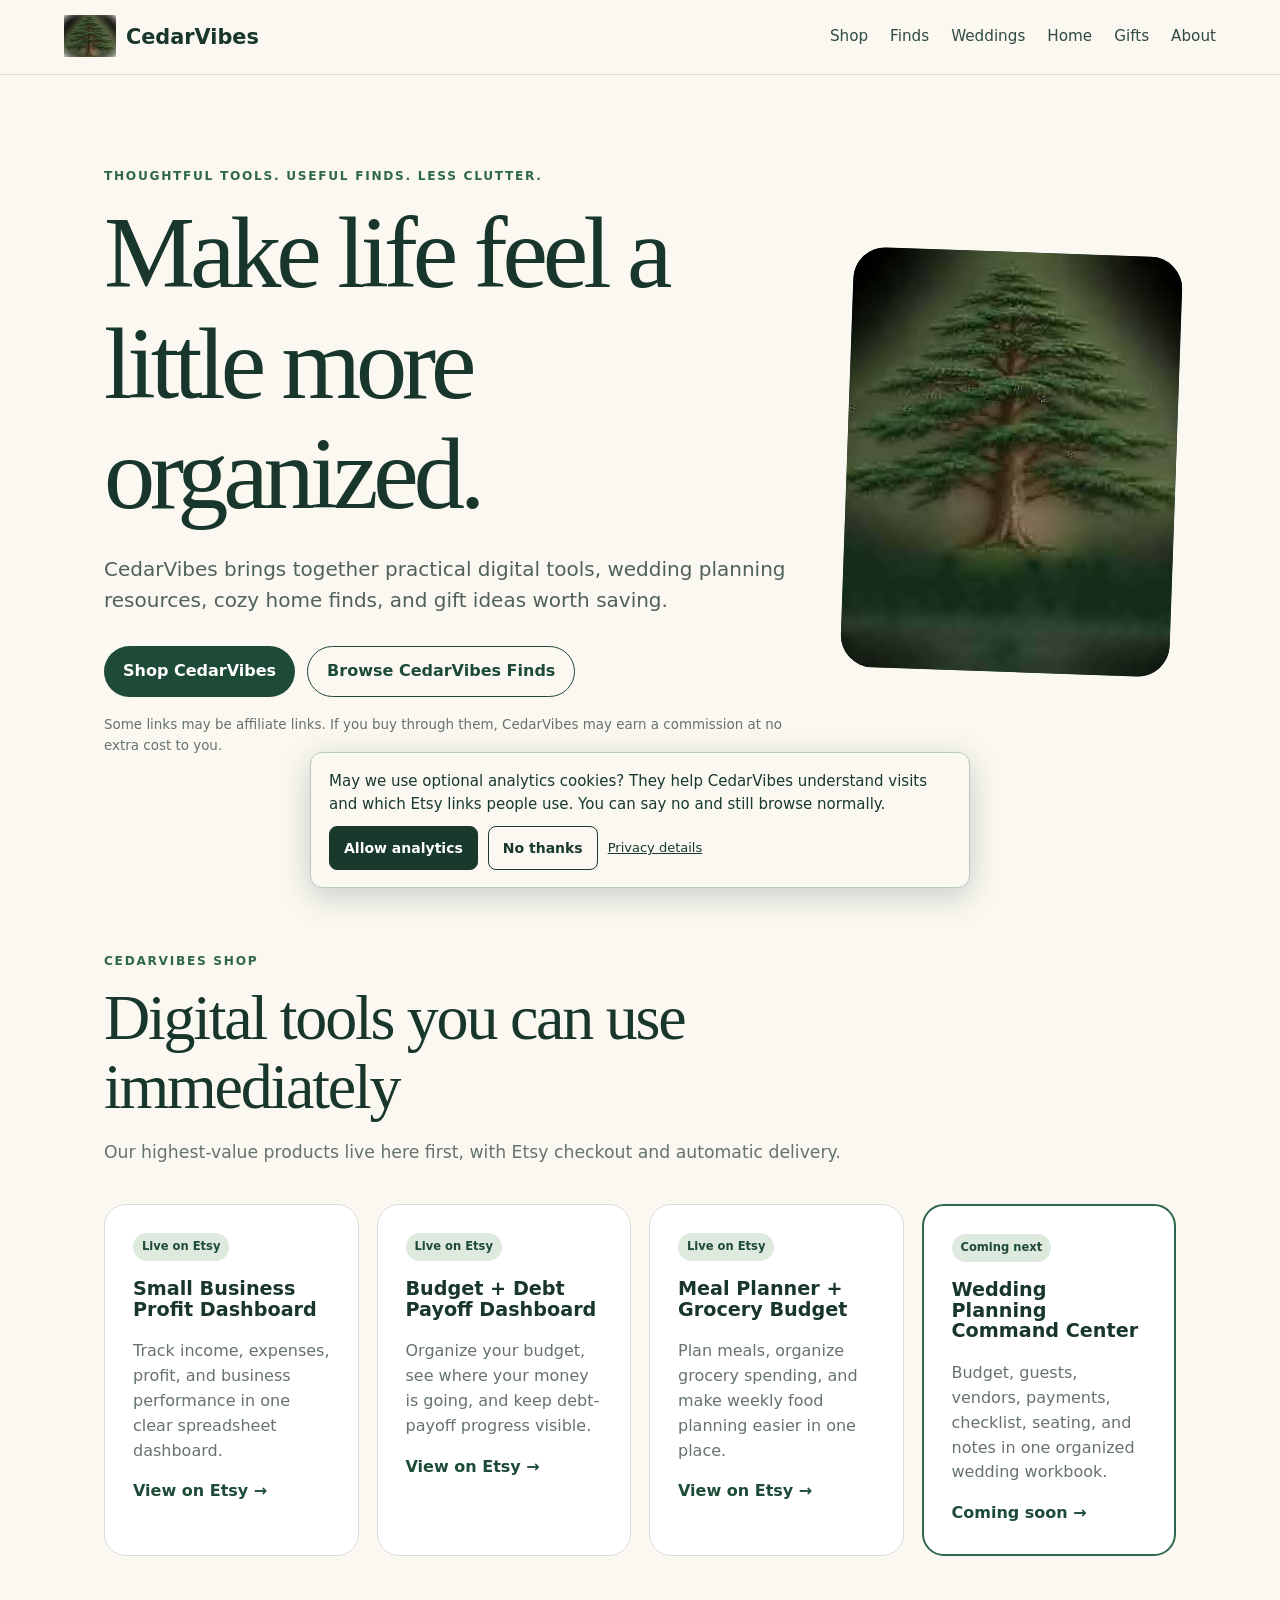
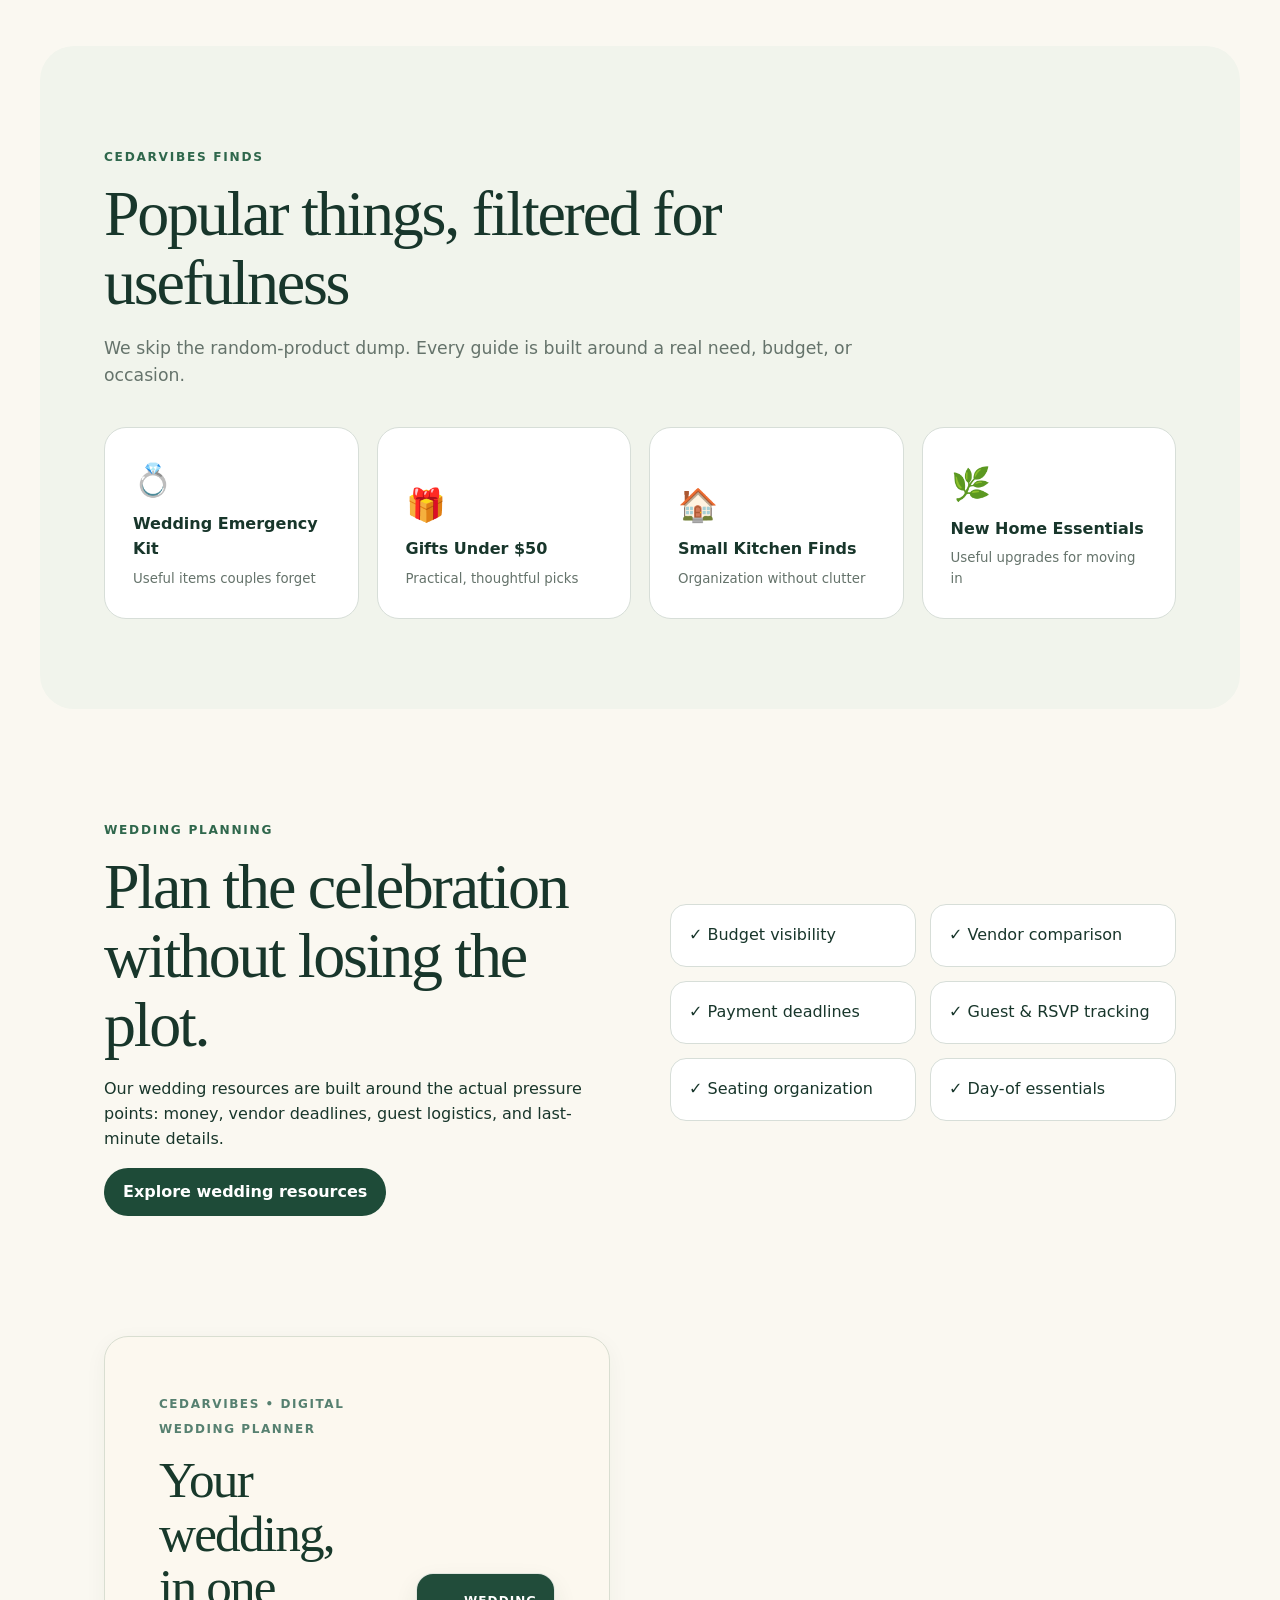
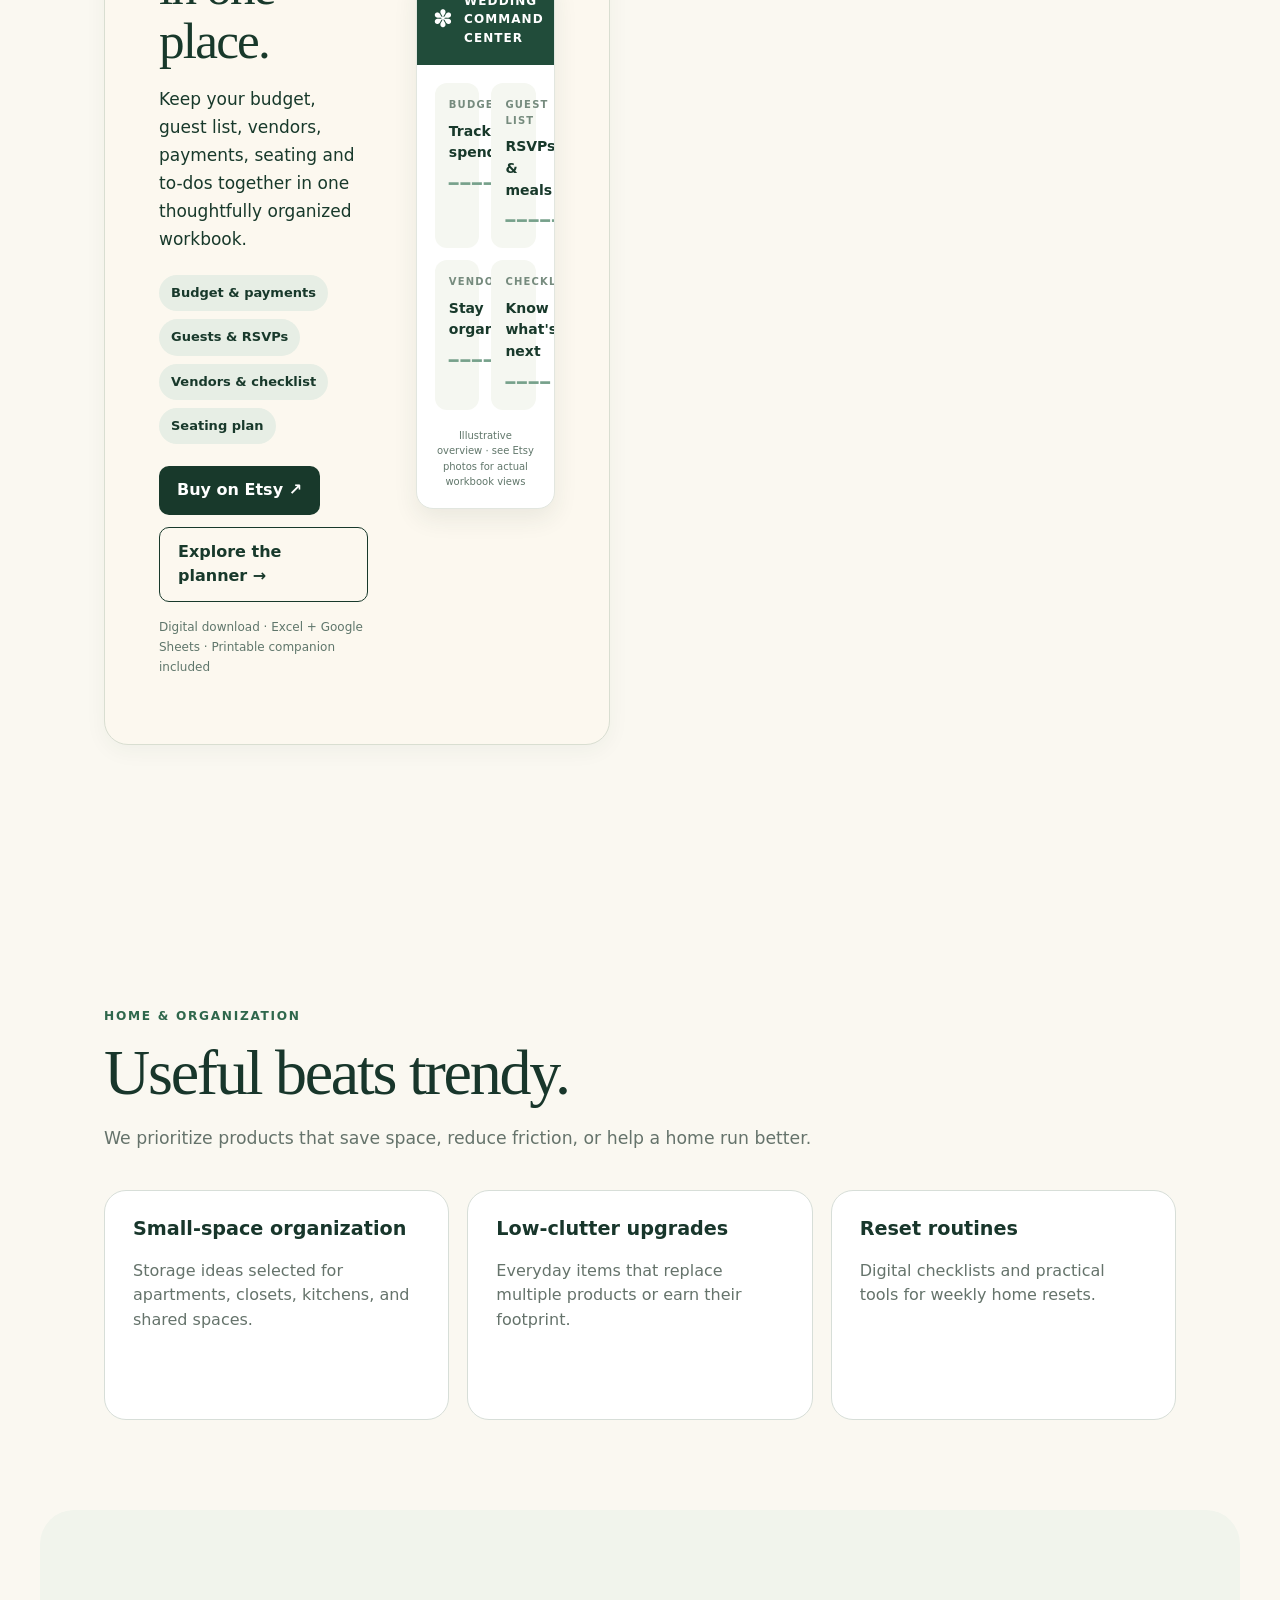
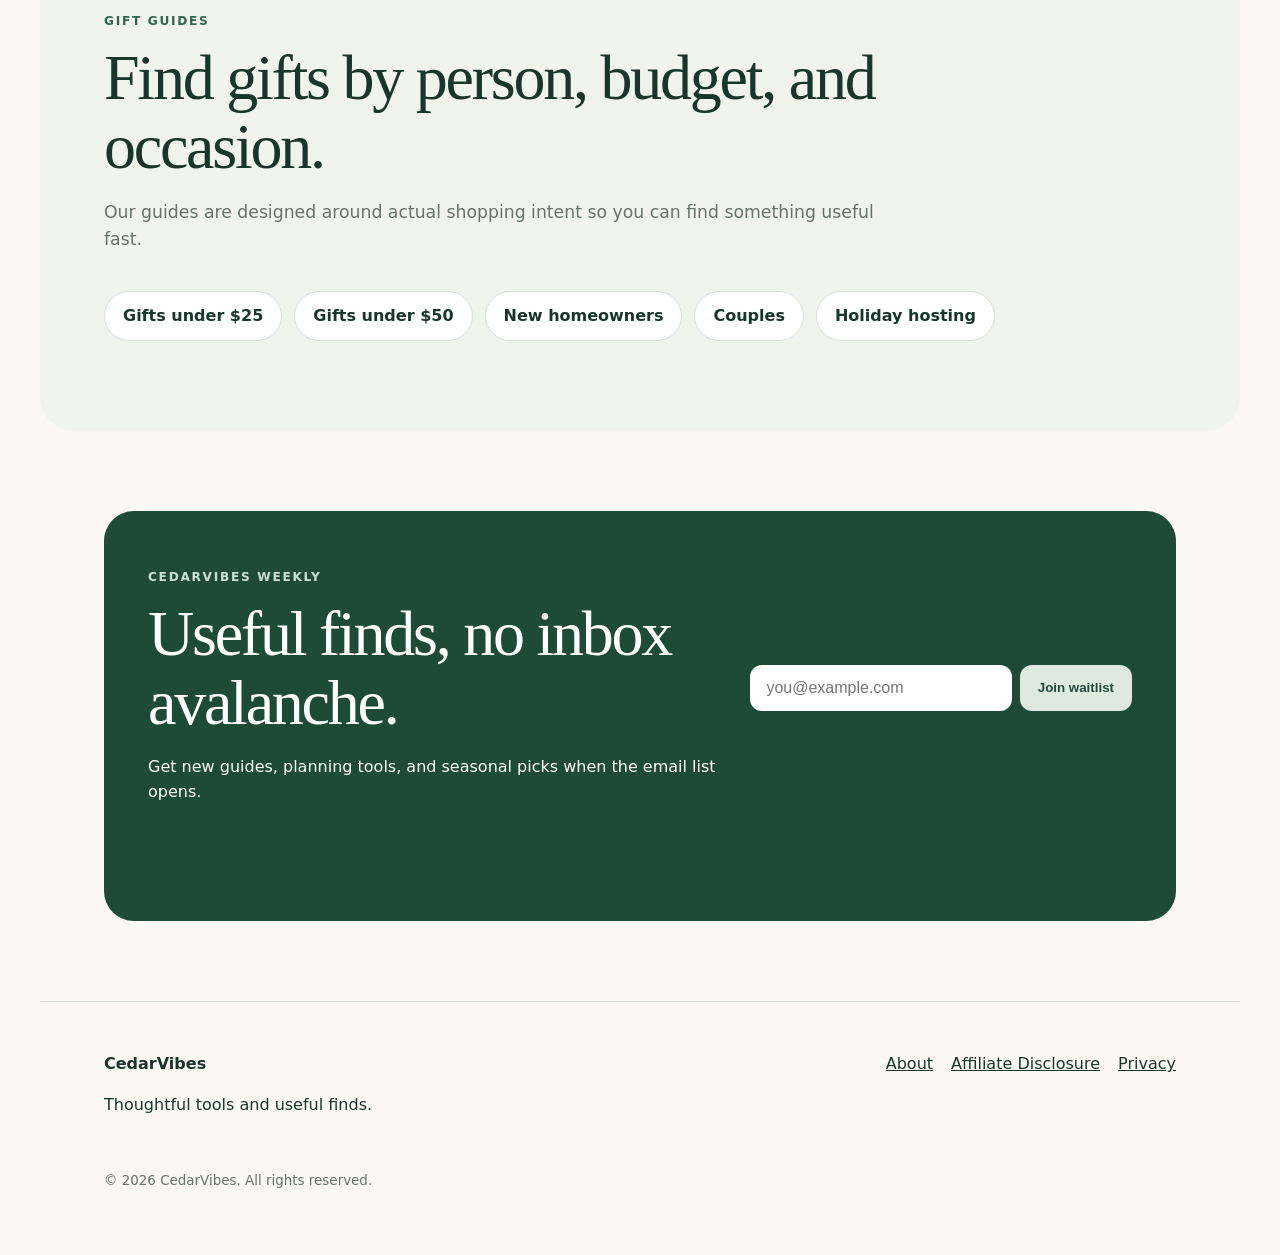
==== index.html @ 84818db8 "Add files via upload" ====
<!doctype html>
<html lang="en">
<head>
<meta charset="utf-8" />
<meta name="viewport" content="width=device-width, initial-scale=1" />
<title>CedarVibes | Smart Finds, Wedding Tools & Cozy Living</title>
<meta name="description" content="CedarVibes curates practical wedding tools, useful home finds, gift ideas, and digital products designed to make everyday life feel easier." />
<link rel="canonical" href="https://shopcedarvibes.com/" />
<link rel="icon" href="cedarvibes-header-tree-web.jpg" type="image/jpeg" />
<link rel="stylesheet" href="styles.css" />
</head>
<body>
<header class="site-header">
  <a class="brand" href="index.html" aria-label="CedarVibes home">
    <img class="logo-image" src="cedarvibes-header-tree-web.jpg" alt="" aria-hidden="true" />
    <span>CedarVibes</span>
  </a>
  <nav aria-label="Primary navigation">
    <a href="#shop">Shop</a><a href="#finds">Finds</a><a href="#weddings">Weddings</a><a href="#home">Home</a><a href="#gifts">Gifts</a><a href="about.html">About</a>
  </nav>
</header>
<main>
<section class="hero">
  <div>
    <p class="eyebrow">Thoughtful tools. Useful finds. Less clutter.</p>
    <h1>Make life feel a little more organized.</h1>
    <p class="lede">CedarVibes brings together practical digital tools, wedding planning resources, cozy home finds, and gift ideas worth saving.</p>
    <div class="actions"><a class="button primary" href="#shop">Shop CedarVibes</a><a class="button secondary" href="#finds">Browse CedarVibes Finds</a></div>
    <p class="fine">Some links may be affiliate links. If you buy through them, CedarVibes may earn a commission at no extra cost to you.</p>
  </div>
  <div class="hero-card hero-image-card">
    <img class="hero-tree-image" src="cedarvibes-hero-fixed-web.jpg" alt="A mature cedar tree representing the CedarVibes brand" />
  </div>
</section>

<section class="section" id="shop">
  <div class="section-head"><p class="eyebrow">CedarVibes Shop</p><h2>Digital tools you can use immediately</h2><p>Our highest-value products live here first, with Etsy checkout and automatic delivery.</p></div>
  <div class="cards four">
    <article class="card"><span class="badge">Live on Etsy</span><h3>Small Business Profit Dashboard</h3><p>Track income, expenses, profit, and business performance in one clear spreadsheet dashboard.</p><a class="text-link" href="#" data-link="etsyProfit">View on Etsy →</a></article>
    <article class="card"><span class="badge">Live on Etsy</span><h3>Budget + Debt Payoff Dashboard</h3><p>Organize your budget, see where your money is going, and keep debt-payoff progress visible.</p><a class="text-link" href="#" data-link="etsyBudget">View on Etsy →</a></article>
    <article class="card"><span class="badge">Live on Etsy</span><h3>Meal Planner + Grocery Budget</h3><p>Plan meals, organize grocery spending, and make weekly food planning easier in one place.</p><a class="text-link" href="#" data-link="etsyMeal">View on Etsy →</a></article>
    <article class="card featured"><span class="badge">Coming next</span><h3>Wedding Planning Command Center</h3><p>Budget, guests, vendors, payments, checklist, seating, and notes in one organized wedding workbook.</p><a class="text-link" href="#" data-link="etsyFlagship">Coming soon →</a></article>
  </div>
</section>

<section class="section tint" id="finds">
  <div class="section-head"><p class="eyebrow">CedarVibes Finds</p><h2>Popular things, filtered for usefulness</h2><p>We skip the random-product dump. Every guide is built around a real need, budget, or occasion.</p></div>
  <div class="cards four">
    <a class="category" href="guide-wedding-emergency.html"><span>💍</span><strong>Wedding Emergency Kit</strong><small>Useful items couples forget</small></a>
    <a class="category" href="guide-gifts-under-50.html"><span>🎁</span><strong>Gifts Under $50</strong><small>Practical, thoughtful picks</small></a>
    <a class="category" href="guide-small-kitchen.html"><span>🏠</span><strong>Small Kitchen Finds</strong><small>Organization without clutter</small></a>
    <a class="category" href="guide-new-home.html"><span>🌿</span><strong>New Home Essentials</strong><small>Useful upgrades for moving in</small></a>
  </div>
</section>

<section class="split" id="weddings">
  <div><p class="eyebrow">Wedding planning</p><h2>Plan the celebration without losing the plot.</h2><p>Our wedding resources are built around the actual pressure points: money, vendor deadlines, guest logistics, and last-minute details.</p><a class="button primary" href="guide-wedding-emergency.html">Explore wedding resources</a></div>
  <div class="checklist"><div>✓ Budget visibility</div><div>✓ Vendor comparison</div><div>✓ Payment deadlines</div><div>✓ Guest & RSVP tracking</div><div>✓ Seating organization</div><div>✓ Day-of essentials</div></div>
</section>

<section class="section" id="home"><div class="section-head"><p class="eyebrow">Home & organization</p><h2>Useful beats trendy.</h2><p>We prioritize products that save space, reduce friction, or help a home run better.</p></div><div class="cards three"><article class="card"><h3>Small-space organization</h3><p>Storage ideas selected for apartments, closets, kitchens, and shared spaces.</p></article><article class="card"><h3>Low-clutter upgrades</h3><p>Everyday items that replace multiple products or earn their footprint.</p></article><article class="card"><h3>Reset routines</h3><p>Digital checklists and practical tools for weekly home resets.</p></article></div></section>

<section class="section tint" id="gifts"><div class="section-head"><p class="eyebrow">Gift guides</p><h2>Find gifts by person, budget, and occasion.</h2><p>Our guides are designed around actual shopping intent so you can find something useful fast.</p></div><div class="pill-row"><a href="guide-gifts-under-50.html">Gifts under $25</a><a href="guide-gifts-under-50.html">Gifts under $50</a><a href="guide-gifts-under-50.html">New homeowners</a><a href="guide-gifts-under-50.html">Couples</a><a href="guide-gifts-under-50.html">Holiday hosting</a></div></section>

<section class="newsletter"><div><p class="eyebrow">CedarVibes Weekly</p><h2>Useful finds, no inbox avalanche.</h2><p>Get new guides, planning tools, and seasonal picks when the email list opens.</p></div><form id="signup"><label class="sr-only" for="email">Email address</label><input id="email" type="email" placeholder="you@example.com" required><button type="submit">Join waitlist</button></form><p id="signup-msg" class="fine" aria-live="polite"></p></section>
</main>
<footer><div><strong>CedarVibes</strong><p>Thoughtful tools and useful finds.</p></div><div class="footer-links"><a href="about.html">About</a><a href="disclosure.html">Affiliate Disclosure</a><a href="privacy.html">Privacy</a></div><p class="copyright">© 2026 CedarVibes. All rights reserved.</p></footer>
<script src="config.js"></script><script src="script.js"></script>
</body></html>
---- styles.css ----
:root{--ink:#18362b;--deep:#1e4b38;--pine:#2f674c;--sage:#dfeadf;--cream:#faf8f1;--sand:#efe7d6;--line:#d7ded8;--muted:#65736b;--white:#fff}*{box-sizing:border-box}html{scroll-behavior:smooth}body{margin:0;font-family:Inter,ui-sans-serif,system-ui,-apple-system,BlinkMacSystemFont,"Segoe UI",sans-serif;color:var(--ink);background:var(--cream);line-height:1.55}a{color:inherit}.site-header{position:sticky;top:0;z-index:10;display:flex;align-items:center;justify-content:space-between;gap:24px;padding:16px clamp(20px,5vw,72px);background:rgba(250,248,241,.94);backdrop-filter:blur(12px);border-bottom:1px solid var(--line)}.brand{display:flex;align-items:center;gap:10px;text-decoration:none;font-weight:800;font-size:1.3rem}.logo{width:34px;height:30px;color:var(--deep)}nav{display:flex;gap:22px;flex-wrap:wrap}nav a{text-decoration:none;font-size:.95rem;color:#314b40}nav a:hover{color:var(--deep)}main{max-width:1200px;margin:0 auto}.hero{min-height:620px;display:grid;grid-template-columns:1.35fr .65fr;align-items:center;gap:60px;padding:80px clamp(20px,5vw,70px)}.eyebrow{text-transform:uppercase;letter-spacing:.14em;font-size:.76rem;font-weight:800;color:var(--pine)}h1,h2,h3{line-height:1.08;margin-top:0}h1{font-family:Georgia,serif;font-size:clamp(3rem,8vw,6.4rem);font-weight:500;letter-spacing:-.05em;margin-bottom:24px}h2{font-family:Georgia,serif;font-size:clamp(2.2rem,5vw,4rem);font-weight:500;letter-spacing:-.035em;margin-bottom:18px}h3{font-size:1.2rem}.lede{font-size:1.25rem;max-width:720px;color:#506158}.actions{display:flex;gap:12px;flex-wrap:wrap;margin:30px 0 18px}.button{display:inline-flex;min-height:46px;align-items:center;justify-content:center;padding:12px 19px;border-radius:999px;text-decoration:none;font-weight:750}.primary{background:var(--deep);color:white}.secondary{border:1px solid var(--deep);color:var(--deep)}.fine{font-size:.84rem;color:var(--muted)}.hero-card{background:var(--sage);border-radius:32px;padding:44px;text-align:center;transform:rotate(2deg)}.tree-wrap{width:210px;height:210px;margin:0 auto;color:var(--deep)}.tree-wrap svg{width:100%;height:100%}.hero-card p{font-family:Georgia,serif;font-size:1.4rem}.section{padding:90px clamp(20px,5vw,70px)}.section-head{max-width:800px;margin-bottom:38px}.section-head>p:last-child{color:var(--muted);font-size:1.08rem}.tint{background:#f1f4ec;border-radius:34px}.cards{display:grid;gap:18px}.three{grid-template-columns:repeat(3,1fr)}.four{grid-template-columns:repeat(4,1fr)}.card,.category{background:white;border:1px solid var(--line);border-radius:22px;padding:28px;text-decoration:none}.card{min-height:230px}.featured{border:2px solid var(--pine)}.badge{display:inline-block;background:var(--sage);color:var(--deep);font-size:.72rem;font-weight:800;padding:5px 9px;border-radius:999px;margin-bottom:18px}.card p{color:var(--muted)}.text-link{font-weight:800;text-decoration:none;color:var(--deep)}.category{display:flex;flex-direction:column;gap:7px;min-height:180px;justify-content:flex-end}.category span{font-size:2rem}.category small{color:var(--muted)}.split{display:grid;grid-template-columns:1fr 1fr;gap:60px;padding:100px clamp(20px,5vw,70px);align-items:center}.checklist{display:grid;grid-template-columns:1fr 1fr;gap:14px}.checklist div{background:white;border:1px solid var(--line);padding:18px;border-radius:16px}.pill-row{display:flex;flex-wrap:wrap;gap:12px}.pill-row a{border:1px solid var(--line);border-radius:999px;background:white;padding:12px 18px;text-decoration:none;font-weight:700}.newsletter{margin:80px clamp(20px,5vw,70px);padding:44px;border-radius:30px;background:var(--deep);color:white;display:grid;grid-template-columns:1.2fr .8fr;gap:30px;align-items:center}.newsletter .eyebrow{color:#cfe0d2}.newsletter form{display:flex;gap:8px}.newsletter input{flex:1;min-width:0;padding:14px 16px;border-radius:12px;border:0;font-size:16px}.newsletter button{border:0;border-radius:12px;padding:14px 18px;font-weight:800;background:var(--sage);color:var(--deep)}footer{max-width:1200px;margin:0 auto;padding:50px clamp(20px,5vw,70px);display:grid;grid-template-columns:1fr auto;gap:24px;border-top:1px solid var(--line)}.footer-links{display:flex;gap:18px;flex-wrap:wrap}.copyright{grid-column:1/-1;color:var(--muted);font-size:.84rem}.guide{max-width:850px;margin:0 auto;padding:70px 24px 100px}.guide h1{font-size:clamp(2.6rem,7vw,5rem)}.guide .intro{font-size:1.18rem;color:var(--muted)}.pick{background:white;border:1px solid var(--line);border-radius:20px;padding:24px;margin:16px 0}.pick h3{margin-bottom:8px}.pick a{font-weight:800;color:var(--deep)}.legal{max-width:850px;margin:0 auto;padding:70px 24px 100px}.sr-only{position:absolute;width:1px;height:1px;padding:0;margin:-1px;overflow:hidden;clip:rect(0,0,0,0);white-space:nowrap;border:0}@media(max-width:840px){nav{display:none}.hero,.split,.newsletter{grid-template-columns:1fr}.hero{padding-top:50px;min-height:auto}.hero-card{max-width:420px}.three,.four{grid-template-columns:1fr 1fr}.newsletter form{flex-direction:column}}@media(max-width:560px){.three,.four,.checklist{grid-template-columns:1fr}.section,.split{padding-top:65px;padding-bottom:65px}.hero-card{padding:28px}.tree-wrap{width:150px;height:150px}footer{grid-template-columns:1fr}}


/* CedarVibes image brand mark */
.logo-image{width:46px;height:38px;object-fit:cover;object-position:center;border-radius:8px;display:block;flex:0 0 auto}
.brand{display:flex;align-items:center;gap:10px}
.hero-image-card{padding:0;overflow:hidden;background:#10281f;display:flex;align-items:stretch;justify-content:center;min-height:420px}
.hero-tree-image{width:100%;height:100%;min-height:420px;object-fit:cover;object-position:center;display:block}
@media(max-width:760px){.logo-image{width:40px;height:34px}.hero-image-card,.hero-tree-image{min-height:320px}}

/* CedarVibes header logo refinement — centered, borderless, softly blended */
.logo-image{
  width:52px;
  height:42px;
  object-fit:cover;
  object-position:50% 48%;
  border:0;
  border-radius:0;
  box-shadow:none;
  display:block;
  flex:0 0 52px;
  transform:translateY(-1px);
  -webkit-mask-image:radial-gradient(ellipse 76% 74% at 50% 50%,#000 0%,#000 58%,rgba(0,0,0,.96) 68%,rgba(0,0,0,.62) 82%,transparent 100%);
  mask-image:radial-gradient(ellipse 76% 74% at 50% 50%,#000 0%,#000 58%,rgba(0,0,0,.96) 68%,rgba(0,0,0,.62) 82%,transparent 100%);
}
.brand{display:flex;align-items:center;gap:10px}
@media(max-width:760px){.logo-image{width:46px;height:38px;flex-basis:46px}}
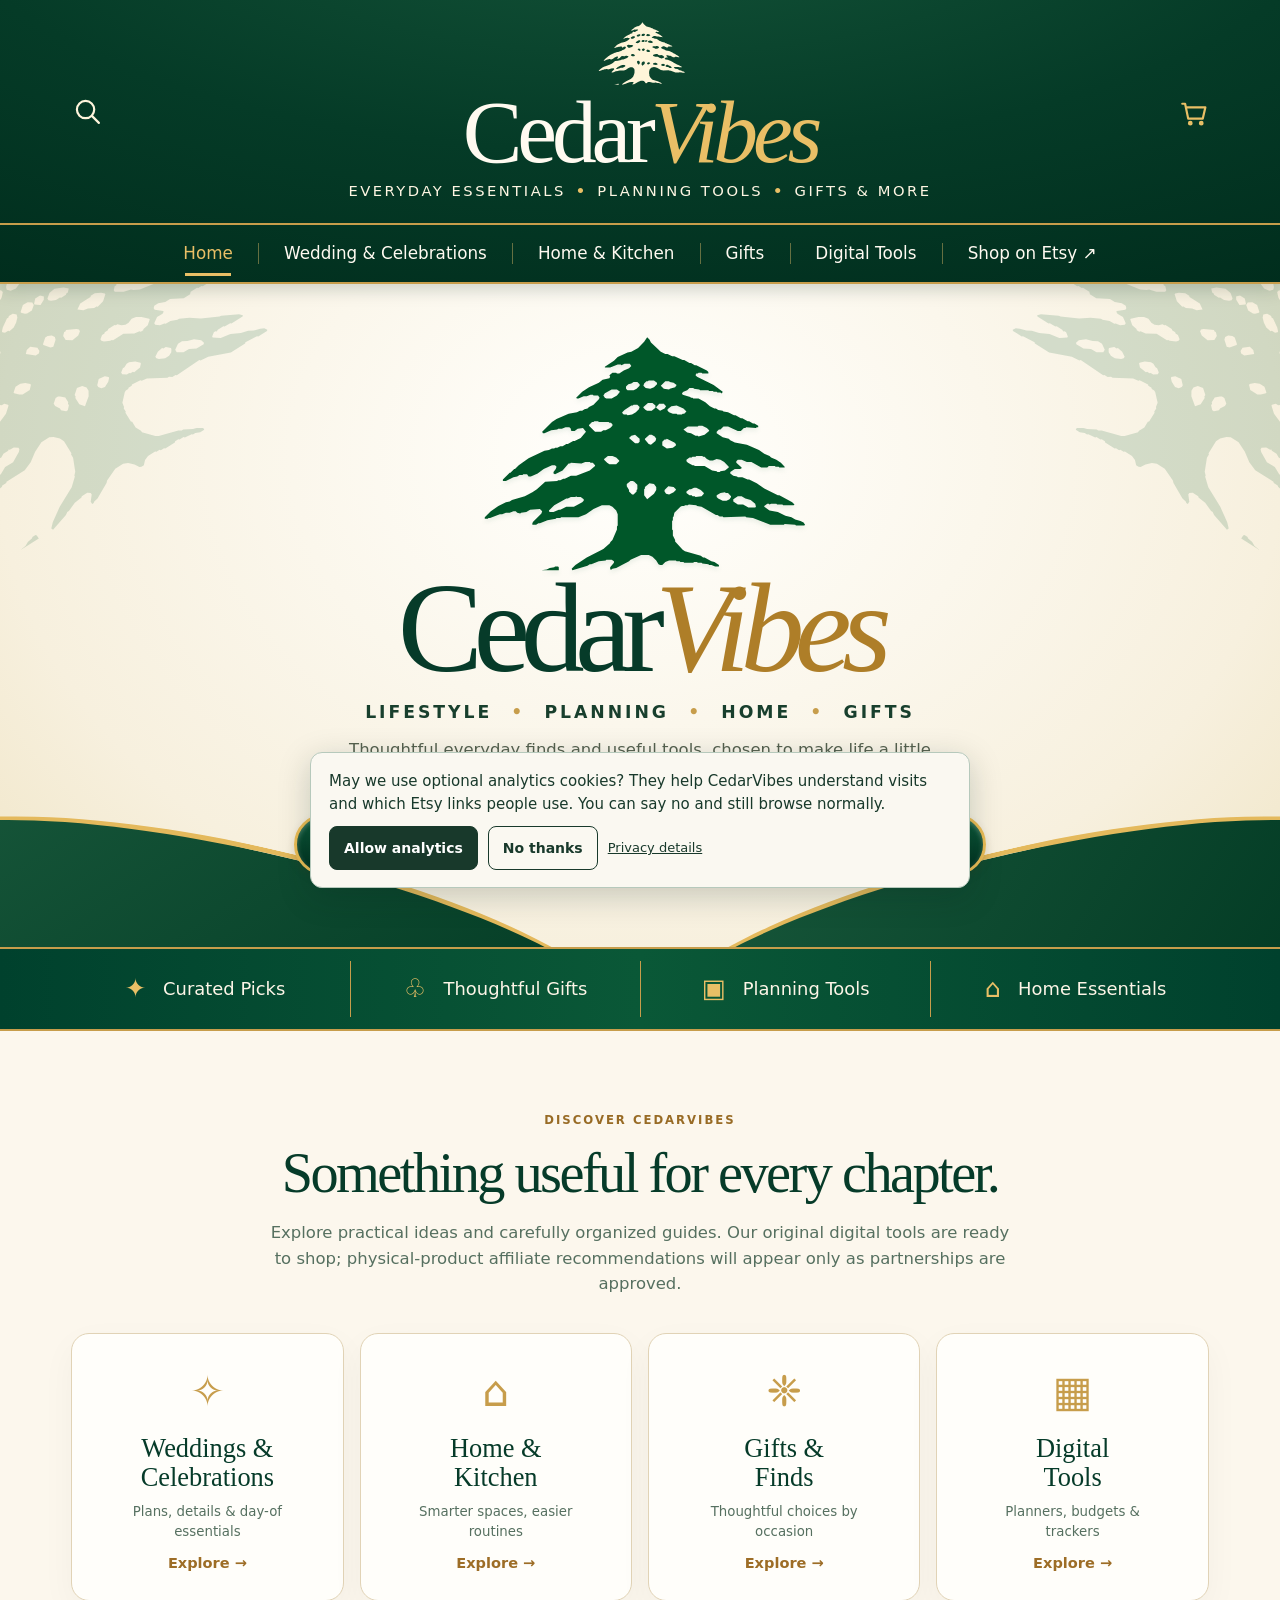
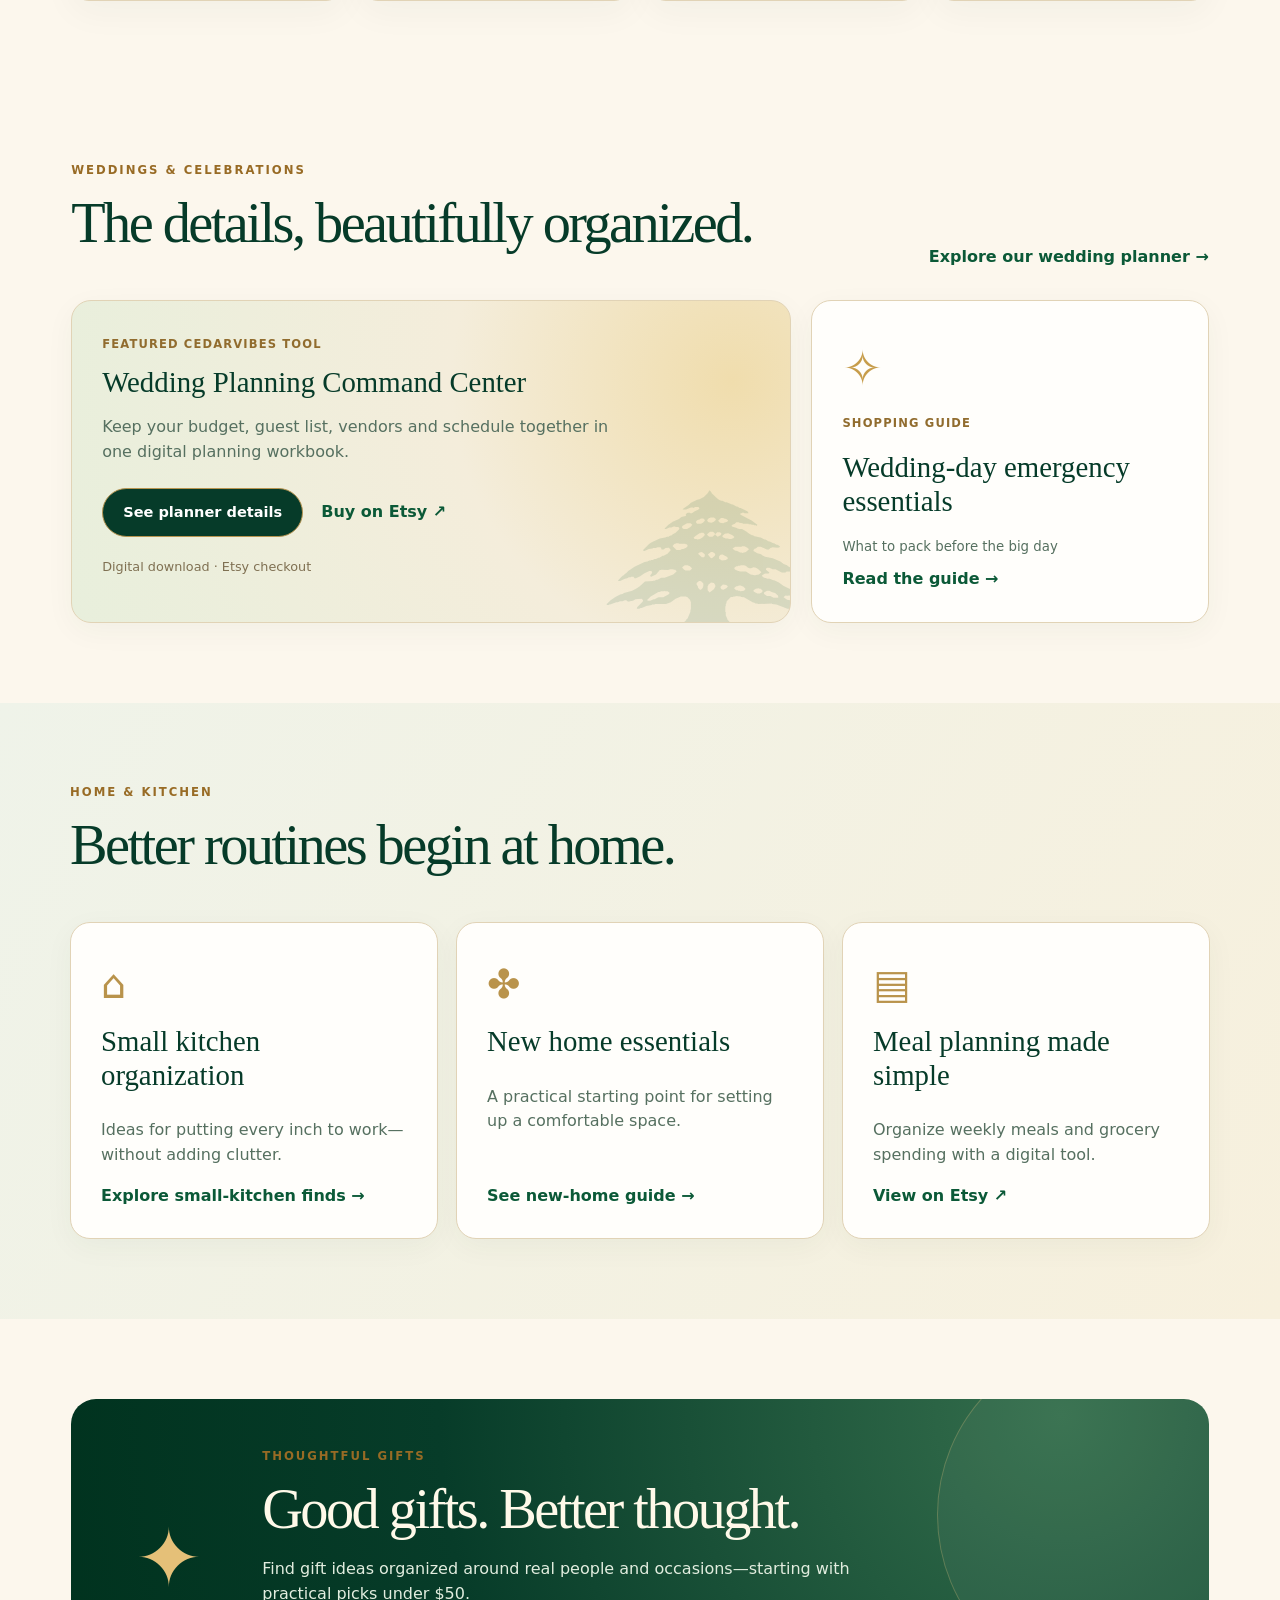
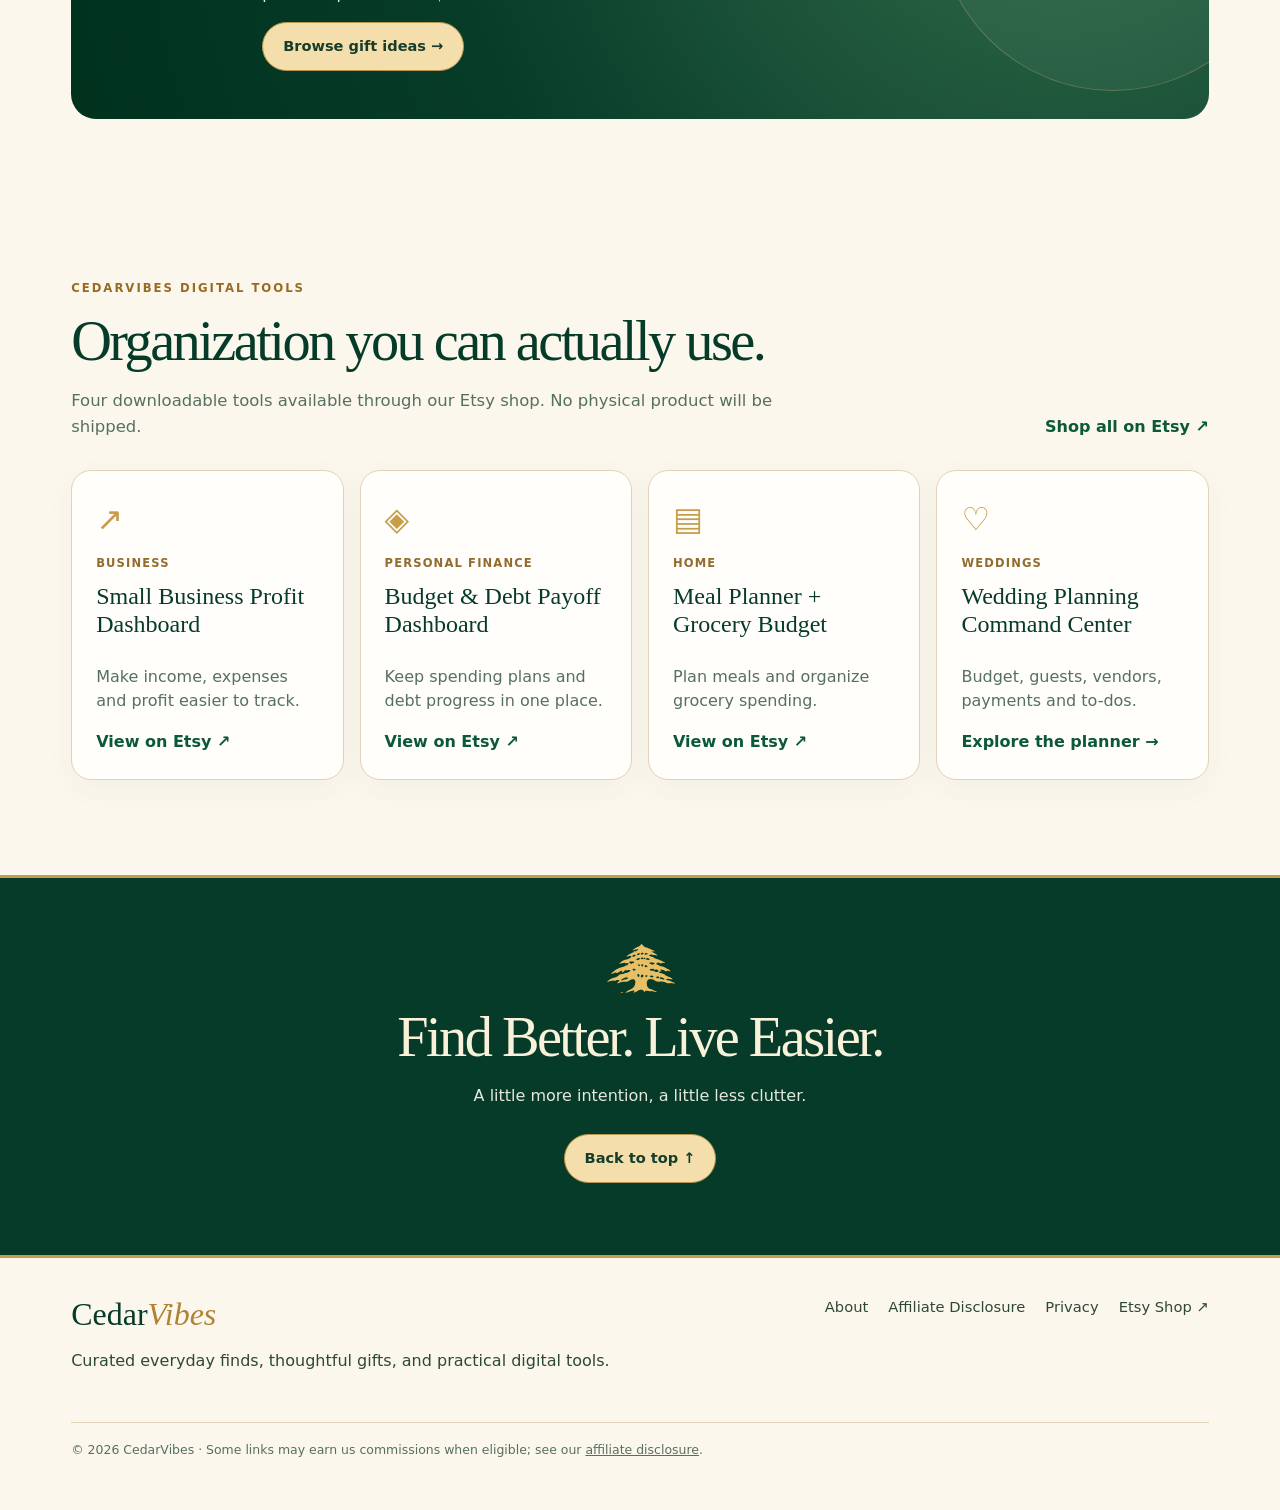
==== commit 00793af1: "Build CedarVibes 2.0 preview with Lebanese cedar green-gold storefront" ====
--- a/index.html
+++ b/index.html
@@ -1,69 +1,85 @@
 <!doctype html>
 <html lang="en">
 <head>
-<meta charset="utf-8" />
-<meta name="viewport" content="width=device-width, initial-scale=1" />
-<title>CedarVibes | Smart Finds, Wedding Tools & Cozy Living</title>
-<meta name="description" content="CedarVibes curates practical wedding tools, useful home finds, gift ideas, and digital products designed to make everyday life feel easier." />
-<link rel="canonical" href="https://shopcedarvibes.com/" />
-<link rel="icon" href="cedarvibes-header-tree-web.jpg" type="image/jpeg" />
-<link rel="stylesheet" href="styles.css" />
+  <meta charset="utf-8">
+  <meta name="viewport" content="width=device-width, initial-scale=1">
+  <title>CedarVibes | Everyday Essentials, Thoughtful Gifts & Planning Tools</title>
+  <meta name="description" content="Discover practical home and kitchen finds, wedding essentials, thoughtful gifts, and CedarVibes digital planning tools. Find better. Live easier.">
+  <meta name="theme-color" content="#053924">
+  <meta property="og:title" content="CedarVibes | Find Better. Live Easier.">
+  <meta property="og:description" content="Curated finds, thoughtful gifts, wedding essentials and digital planners.">
+  <meta property="og:type" content="website">
+  <link rel="canonical" href="https://shopcedarvibes.com/">
+  <link rel="icon" href="/assets/cedar-lebanese.svg" type="image/svg+xml">
+  <link rel="stylesheet" href="/styles.css">
 </head>
 <body>
+<a class="skip-link" href="#main">Skip to content</a>
 <header class="site-header">
-  <a class="brand" href="index.html" aria-label="CedarVibes home">
-    <img class="logo-image" src="cedarvibes-header-tree-web.jpg" alt="" aria-hidden="true" />
-    <span>CedarVibes</span>
-  </a>
-  <nav aria-label="Primary navigation">
-    <a href="#shop">Shop</a><a href="#finds">Finds</a><a href="#weddings">Weddings</a><a href="#home">Home</a><a href="#gifts">Gifts</a><a href="about.html">About</a>
+  <div class="brand-band">
+    <button class="header-icon search-trigger" type="button" aria-label="Search CedarVibes" aria-expanded="false" aria-controls="site-search"><svg viewBox="0 0 24 24" aria-hidden="true"><circle cx="10.5" cy="10.5" r="6.7"/><path d="m15.6 15.6 5.2 5.2"/></svg></button>
+    <a href="/" class="main-brand" aria-label="CedarVibes homepage">
+      <span class="brand-emblem" aria-hidden="true"></span>
+      <span class="brand-rule"><span></span><span></span></span>
+      <span class="wordmark"><span class="brand-cedar">Cedar</span><span class="brand-vibes">Vibes</span></span>
+      <span class="brand-sub">EVERYDAY ESSENTIALS <b>•</b> PLANNING TOOLS <b>•</b> GIFTS & MORE</span>
+    </a>
+    <a class="header-icon shop-link" href="https://www.etsy.com/shop/CedarVibes" target="_blank" rel="noopener" aria-label="Shop CedarVibes on Etsy"><svg viewBox="0 0 24 24" aria-hidden="true"><path d="M3.3 6h2.2l2.4 11.5h11.3l2-8.7H6.3"/><circle cx="9.5" cy="21" r="1"/><circle cx="18" cy="21" r="1"/></svg></a>
+  </div>
+  <form class="site-search" id="site-search" role="search" hidden>
+    <label for="search-input">Search the CedarVibes shop and guides</label>
+    <div class="search-control"><input id="search-input" type="search" placeholder="Try wedding, kitchen, gifts, budget…" autocomplete="off"><button type="submit">Search</button></div>
+    <p id="search-status" aria-live="polite"></p>
+  </form>
+  <nav class="site-nav" aria-label="Main navigation">
+    <a href="#main" aria-current="page">Home</a><a href="#weddings">Wedding & Celebrations</a><a href="#home-kitchen">Home & Kitchen</a><a href="#gifts">Gifts</a><a href="#digital-tools">Digital Tools</a><a href="https://www.etsy.com/shop/CedarVibes" target="_blank" rel="noopener">Shop on Etsy ↗</a>
   </nav>
 </header>
-<main>
-<section class="hero">
-  <div>
-    <p class="eyebrow">Thoughtful tools. Useful finds. Less clutter.</p>
-    <h1>Make life feel a little more organized.</h1>
-    <p class="lede">CedarVibes brings together practical digital tools, wedding planning resources, cozy home finds, and gift ideas worth saving.</p>
-    <div class="actions"><a class="button primary" href="#shop">Shop CedarVibes</a><a class="button secondary" href="#finds">Browse CedarVibes Finds</a></div>
-    <p class="fine">Some links may be affiliate links. If you buy through them, CedarVibes may earn a commission at no extra cost to you.</p>
-  </div>
-  <div class="hero-card hero-image-card">
-    <img class="hero-tree-image" src="cedarvibes-hero-fixed-web.jpg" alt="A mature cedar tree representing the CedarVibes brand" />
-  </div>
-</section>
-
-<section class="section" id="shop">
-  <div class="section-head"><p class="eyebrow">CedarVibes Shop</p><h2>Digital tools you can use immediately</h2><p>Our highest-value products live here first, with Etsy checkout and automatic delivery.</p></div>
-  <div class="cards four">
-    <article class="card"><span class="badge">Live on Etsy</span><h3>Small Business Profit Dashboard</h3><p>Track income, expenses, profit, and business performance in one clear spreadsheet dashboard.</p><a class="text-link" href="#" data-link="etsyProfit">View on Etsy →</a></article>
-    <article class="card"><span class="badge">Live on Etsy</span><h3>Budget + Debt Payoff Dashboard</h3><p>Organize your budget, see where your money is going, and keep debt-payoff progress visible.</p><a class="text-link" href="#" data-link="etsyBudget">View on Etsy →</a></article>
-    <article class="card"><span class="badge">Live on Etsy</span><h3>Meal Planner + Grocery Budget</h3><p>Plan meals, organize grocery spending, and make weekly food planning easier in one place.</p><a class="text-link" href="#" data-link="etsyMeal">View on Etsy →</a></article>
-    <article class="card featured"><span class="badge">Coming next</span><h3>Wedding Planning Command Center</h3><p>Budget, guests, vendors, payments, checklist, seating, and notes in one organized wedding workbook.</p><a class="text-link" href="#" data-link="etsyFlagship">Coming soon →</a></article>
-  </div>
-</section>
-
-<section class="section tint" id="finds">
-  <div class="section-head"><p class="eyebrow">CedarVibes Finds</p><h2>Popular things, filtered for usefulness</h2><p>We skip the random-product dump. Every guide is built around a real need, budget, or occasion.</p></div>
-  <div class="cards four">
-    <a class="category" href="guide-wedding-emergency.html"><span>💍</span><strong>Wedding Emergency Kit</strong><small>Useful items couples forget</small></a>
-    <a class="category" href="guide-gifts-under-50.html"><span>🎁</span><strong>Gifts Under $50</strong><small>Practical, thoughtful picks</small></a>
-    <a class="category" href="guide-small-kitchen.html"><span>🏠</span><strong>Small Kitchen Finds</strong><small>Organization without clutter</small></a>
-    <a class="category" href="guide-new-home.html"><span>🌿</span><strong>New Home Essentials</strong><small>Useful upgrades for moving in</small></a>
-  </div>
-</section>
-
-<section class="split" id="weddings">
-  <div><p class="eyebrow">Wedding planning</p><h2>Plan the celebration without losing the plot.</h2><p>Our wedding resources are built around the actual pressure points: money, vendor deadlines, guest logistics, and last-minute details.</p><a class="button primary" href="guide-wedding-emergency.html">Explore wedding resources</a></div>
-  <div class="checklist"><div>✓ Budget visibility</div><div>✓ Vendor comparison</div><div>✓ Payment deadlines</div><div>✓ Guest & RSVP tracking</div><div>✓ Seating organization</div><div>✓ Day-of essentials</div></div>
-</section>
-
-<section class="section" id="home"><div class="section-head"><p class="eyebrow">Home & organization</p><h2>Useful beats trendy.</h2><p>We prioritize products that save space, reduce friction, or help a home run better.</p></div><div class="cards three"><article class="card"><h3>Small-space organization</h3><p>Storage ideas selected for apartments, closets, kitchens, and shared spaces.</p></article><article class="card"><h3>Low-clutter upgrades</h3><p>Everyday items that replace multiple products or earn their footprint.</p></article><article class="card"><h3>Reset routines</h3><p>Digital checklists and practical tools for weekly home resets.</p></article></div></section>
-
-<section class="section tint" id="gifts"><div class="section-head"><p class="eyebrow">Gift guides</p><h2>Find gifts by person, budget, and occasion.</h2><p>Our guides are designed around actual shopping intent so you can find something useful fast.</p></div><div class="pill-row"><a href="guide-gifts-under-50.html">Gifts under $25</a><a href="guide-gifts-under-50.html">Gifts under $50</a><a href="guide-gifts-under-50.html">New homeowners</a><a href="guide-gifts-under-50.html">Couples</a><a href="guide-gifts-under-50.html">Holiday hosting</a></div></section>
-
-<section class="newsletter"><div><p class="eyebrow">CedarVibes Weekly</p><h2>Useful finds, no inbox avalanche.</h2><p>Get new guides, planning tools, and seasonal picks when the email list opens.</p></div><form id="signup"><label class="sr-only" for="email">Email address</label><input id="email" type="email" placeholder="you@example.com" required><button type="submit">Join waitlist</button></form><p id="signup-msg" class="fine" aria-live="polite"></p></section>
+<main id="main">
+  <section class="hero" aria-labelledby="hero-title">
+    <div class="hero-branch branch-left" aria-hidden="true"></div><div class="hero-branch branch-right" aria-hidden="true"></div>
+    <div class="hero-content">
+      <img class="hero-cedar" src="/assets/cedar-lebanese.svg" alt="The iconic Lebanese cedar tree, CedarVibes' emblem" width="439" height="320">
+      <h1 id="hero-title" class="hero-brand"><span>Cedar</span><em>Vibes</em></h1>
+      <p class="hero-categories"><span>LIFESTYLE</span><b>•</b><span>PLANNING</span><b>•</b><span>HOME</span><b>•</b><span>GIFTS</span></p>
+      <p class="hero-description">Thoughtful everyday finds and useful tools, chosen to make life a little easier.</p>
+      <div class="hero-actions">
+        <a class="pill-btn green" href="/wedding-planner"><span aria-hidden="true">▦</span> Wedding Planner</a>
+        <a class="pill-btn gold" href="https://www.etsy.com/shop/CedarVibes" target="_blank" rel="noopener"><span aria-hidden="true">▢</span> Shop on Etsy</a>
+        <a class="pill-btn green" href="https://www.etsy.com/listing/4587550972/ze-meal-planner" target="_blank" rel="noopener"><span aria-hidden="true">♜</span> Meal Planner</a>
+      </div>
+    </div>
+  </section>
+  <div class="feature-bar" aria-label="Explore CedarVibes"><a href="#shop-guides"><span aria-hidden="true">✦</span> Curated Picks</a><a href="#gifts"><span aria-hidden="true">♧</span> Thoughtful Gifts</a><a href="#digital-tools"><span aria-hidden="true">▣</span> Planning Tools</a><a href="#home-kitchen"><span aria-hidden="true">⌂</span> Home Essentials</a></div>
+  <section class="section intro-section" id="shop-guides">
+    <p class="kicker">DISCOVER CEDARVIBES</p><h2>Something useful for every chapter.</h2><p class="section-lede">Explore practical ideas and carefully organized guides. Our original digital tools are ready to shop; physical-product affiliate recommendations will appear only as partnerships are approved.</p>
+    <div class="dept-grid">
+      <a class="dept-card weddings" href="#weddings"><span class="dept-icon" aria-hidden="true">✧</span><span class="dept-label">Weddings &<br> Celebrations</span><small>Plans, details & day-of essentials</small><span class="dept-arrow">Explore →</span></a>
+      <a class="dept-card kitchen" href="#home-kitchen"><span class="dept-icon" aria-hidden="true">⌂</span><span class="dept-label">Home &<br> Kitchen</span><small>Smarter spaces, easier routines</small><span class="dept-arrow">Explore →</span></a>
+      <a class="dept-card gifting" href="#gifts"><span class="dept-icon" aria-hidden="true">❈</span><span class="dept-label">Gifts &<br> Finds</span><small>Thoughtful choices by occasion</small><span class="dept-arrow">Explore →</span></a>
+      <a class="dept-card digital" href="#digital-tools"><span class="dept-icon" aria-hidden="true">▦</span><span class="dept-label">Digital<br> Tools</span><small>Planners, budgets & trackers</small><span class="dept-arrow">Explore →</span></a>
+    </div>
+  </section>
+  <section class="section section-wedding" id="weddings">
+    <div class="section-heading"><div><p class="kicker">WEDDINGS & CELEBRATIONS</p><h2>The details, beautifully organized.</h2></div><a class="plain-link" href="/wedding-planner">Explore our wedding planner →</a></div>
+    <div class="showcase-grid">
+      <article class="feature-card feature-card-large"><span class="mini-label">FEATURED CEDARVIBES TOOL</span><h3>Wedding Planning Command Center</h3><p>Keep your budget, guest list, vendors and schedule together in one digital planning workbook.</p><div class="feature-card-actions"><a class="mini-btn" href="/wedding-planner">See planner details</a><a class="text-link" href="https://www.etsy.com/listing/4600735315" target="_blank" rel="noopener">Buy on Etsy ↗</a></div><span class="illustration-tag">Digital download · Etsy checkout</span></article>
+      <a class="guide-card" href="/guide-wedding-emergency"><span class="guide-art" aria-hidden="true">✧</span><span class="mini-label">SHOPPING GUIDE</span><strong>Wedding-day emergency essentials</strong><small>What to pack before the big day</small><span class="text-link">Read the guide →</span></a>
+    </div>
+  </section>
+  <section class="section alt-section" id="home-kitchen"><div class="section-heading"><div><p class="kicker">HOME & KITCHEN</p><h2>Better routines begin at home.</h2></div></div><div class="guides-grid"><a class="guide-tile" href="/guide-small-kitchen"><span class="tile-monogram">⌂</span><strong>Small kitchen organization</strong><p>Ideas for putting every inch to work—without adding clutter.</p><span class="text-link">Explore small-kitchen finds →</span></a><a class="guide-tile" href="/guide-new-home"><span class="tile-monogram">✤</span><strong>New home essentials</strong><p>A practical starting point for setting up a comfortable space.</p><span class="text-link">See new-home guide →</span></a><a class="guide-tile" href="https://www.etsy.com/listing/4587550972/ze-meal-planner" target="_blank" rel="noopener"><span class="tile-monogram">▤</span><strong>Meal planning made simple</strong><p>Organize weekly meals and grocery spending with a digital tool.</p><span class="text-link">View on Etsy ↗</span></a></div></section>
+  <section class="section" id="gifts"><div class="gifts-banner"><span class="gift-sparkle" aria-hidden="true">✦</span><div><p class="kicker">THOUGHTFUL GIFTS</p><h2>Good gifts. Better thought.</h2><p>Find gift ideas organized around real people and occasions—starting with practical picks under $50.</p><a class="mini-btn light" href="/guide-gifts-under-50">Browse gift ideas →</a></div></div></section>
+  <section class="section tools-section" id="digital-tools"><div class="section-heading"><div><p class="kicker">CEDARVIBES DIGITAL TOOLS</p><h2>Organization you can actually use.</h2><p class="section-lede">Four downloadable tools available through our Etsy shop. No physical product will be shipped.</p></div><a class="plain-link" href="https://www.etsy.com/shop/CedarVibes" target="_blank" rel="noopener">Shop all on Etsy ↗</a></div>
+    <div class="product-grid">
+      <article class="product-card"><span class="product-icon">↗</span><span class="mini-label">BUSINESS</span><h3>Small Business Profit Dashboard</h3><p>Make income, expenses and profit easier to track.</p><a href="#" data-link="etsyProfit" class="text-link">View on Etsy ↗</a></article>
+      <article class="product-card"><span class="product-icon">◈</span><span class="mini-label">PERSONAL FINANCE</span><h3>Budget & Debt Payoff Dashboard</h3><p>Keep spending plans and debt progress in one place.</p><a href="#" data-link="etsyBudget" class="text-link">View on Etsy ↗</a></article>
+      <article class="product-card"><span class="product-icon">▤</span><span class="mini-label">HOME</span><h3>Meal Planner + Grocery Budget</h3><p>Plan meals and organize grocery spending.</p><a href="#" data-link="etsyMeal" class="text-link">View on Etsy ↗</a></article>
+      <article class="product-card"><span class="product-icon">♡</span><span class="mini-label">WEDDINGS</span><h3>Wedding Planning Command Center</h3><p>Budget, guests, vendors, payments and to-dos.</p><a href="/wedding-planner" class="text-link">Explore the planner →</a></article>
+    </div>
+  </section>
+  <section class="closing-note"><span class="closing-emblem" aria-hidden="true"></span><h2>Find Better. Live Easier.</h2><p>A little more intention, a little less clutter.</p><a class="mini-btn light" href="#main">Back to top ↑</a></section>
 </main>
-<footer><div><strong>CedarVibes</strong><p>Thoughtful tools and useful finds.</p></div><div class="footer-links"><a href="about.html">About</a><a href="disclosure.html">Affiliate Disclosure</a><a href="privacy.html">Privacy</a></div><p class="copyright">© 2026 CedarVibes. All rights reserved.</p></footer>
-<script src="config.js"></script><script src="script.js"></script>
-</body></html>
+<footer class="site-footer"><div><a class="footer-brand" href="/">Cedar<span>Vibes</span></a><p>Curated everyday finds, thoughtful gifts, and practical digital tools.</p></div><div class="footer-links"><a href="/about">About</a><a href="/disclosure">Affiliate Disclosure</a><a href="/privacy">Privacy</a><a href="https://www.etsy.com/shop/CedarVibes" target="_blank" rel="noopener">Etsy Shop ↗</a></div><p class="copyright">© 2026 CedarVibes · Some links may earn us commissions when eligible; see our <a href="/disclosure">affiliate disclosure</a>.</p></footer>
+<script defer src="/config.js"></script><script defer src="/script.js"></script><script defer src="/storefront.js"></script>
+</body>
+</html>
--- a/styles.css
+++ b/styles.css
@@ -1,27 +1,17 @@
-:root{--ink:#18362b;--deep:#1e4b38;--pine:#2f674c;--sage:#dfeadf;--cream:#faf8f1;--sand:#efe7d6;--line:#d7ded8;--muted:#65736b;--white:#fff}*{box-sizing:border-box}html{scroll-behavior:smooth}body{margin:0;font-family:Inter,ui-sans-serif,system-ui,-apple-system,BlinkMacSystemFont,"Segoe UI",sans-serif;color:var(--ink);background:var(--cream);line-height:1.55}a{color:inherit}.site-header{position:sticky;top:0;z-index:10;display:flex;align-items:center;justify-content:space-between;gap:24px;padding:16px clamp(20px,5vw,72px);background:rgba(250,248,241,.94);backdrop-filter:blur(12px);border-bottom:1px solid var(--line)}.brand{display:flex;align-items:center;gap:10px;text-decoration:none;font-weight:800;font-size:1.3rem}.logo{width:34px;height:30px;color:var(--deep)}nav{display:flex;gap:22px;flex-wrap:wrap}nav a{text-decoration:none;font-size:.95rem;color:#314b40}nav a:hover{color:var(--deep)}main{max-width:1200px;margin:0 auto}.hero{min-height:620px;display:grid;grid-template-columns:1.35fr .65fr;align-items:center;gap:60px;padding:80px clamp(20px,5vw,70px)}.eyebrow{text-transform:uppercase;letter-spacing:.14em;font-size:.76rem;font-weight:800;color:var(--pine)}h1,h2,h3{line-height:1.08;margin-top:0}h1{font-family:Georgia,serif;font-size:clamp(3rem,8vw,6.4rem);font-weight:500;letter-spacing:-.05em;margin-bottom:24px}h2{font-family:Georgia,serif;font-size:clamp(2.2rem,5vw,4rem);font-weight:500;letter-spacing:-.035em;margin-bottom:18px}h3{font-size:1.2rem}.lede{font-size:1.25rem;max-width:720px;color:#506158}.actions{display:flex;gap:12px;flex-wrap:wrap;margin:30px 0 18px}.button{display:inline-flex;min-height:46px;align-items:center;justify-content:center;padding:12px 19px;border-radius:999px;text-decoration:none;font-weight:750}.primary{background:var(--deep);color:white}.secondary{border:1px solid var(--deep);color:var(--deep)}.fine{font-size:.84rem;color:var(--muted)}.hero-card{background:var(--sage);border-radius:32px;padding:44px;text-align:center;transform:rotate(2deg)}.tree-wrap{width:210px;height:210px;margin:0 auto;color:var(--deep)}.tree-wrap svg{width:100%;height:100%}.hero-card p{font-family:Georgia,serif;font-size:1.4rem}.section{padding:90px clamp(20px,5vw,70px)}.section-head{max-width:800px;margin-bottom:38px}.section-head>p:last-child{color:var(--muted);font-size:1.08rem}.tint{background:#f1f4ec;border-radius:34px}.cards{display:grid;gap:18px}.three{grid-template-columns:repeat(3,1fr)}.four{grid-template-columns:repeat(4,1fr)}.card,.category{background:white;border:1px solid var(--line);border-radius:22px;padding:28px;text-decoration:none}.card{min-height:230px}.featured{border:2px solid var(--pine)}.badge{display:inline-block;background:var(--sage);color:var(--deep);font-size:.72rem;font-weight:800;padding:5px 9px;border-radius:999px;margin-bottom:18px}.card p{color:var(--muted)}.text-link{font-weight:800;text-decoration:none;color:var(--deep)}.category{display:flex;flex-direction:column;gap:7px;min-height:180px;justify-content:flex-end}.category span{font-size:2rem}.category small{color:var(--muted)}.split{display:grid;grid-template-columns:1fr 1fr;gap:60px;padding:100px clamp(20px,5vw,70px);align-items:center}.checklist{display:grid;grid-template-columns:1fr 1fr;gap:14px}.checklist div{background:white;border:1px solid var(--line);padding:18px;border-radius:16px}.pill-row{display:flex;flex-wrap:wrap;gap:12px}.pill-row a{border:1px solid var(--line);border-radius:999px;background:white;padding:12px 18px;text-decoration:none;font-weight:700}.newsletter{margin:80px clamp(20px,5vw,70px);padding:44px;border-radius:30px;background:var(--deep);color:white;display:grid;grid-template-columns:1.2fr .8fr;gap:30px;align-items:center}.newsletter .eyebrow{color:#cfe0d2}.newsletter form{display:flex;gap:8px}.newsletter input{flex:1;min-width:0;padding:14px 16px;border-radius:12px;border:0;font-size:16px}.newsletter button{border:0;border-radius:12px;padding:14px 18px;font-weight:800;background:var(--sage);color:var(--deep)}footer{max-width:1200px;margin:0 auto;padding:50px clamp(20px,5vw,70px);display:grid;grid-template-columns:1fr auto;gap:24px;border-top:1px solid var(--line)}.footer-links{display:flex;gap:18px;flex-wrap:wrap}.copyright{grid-column:1/-1;color:var(--muted);font-size:.84rem}.guide{max-width:850px;margin:0 auto;padding:70px 24px 100px}.guide h1{font-size:clamp(2.6rem,7vw,5rem)}.guide .intro{font-size:1.18rem;color:var(--muted)}.pick{background:white;border:1px solid var(--line);border-radius:20px;padding:24px;margin:16px 0}.pick h3{margin-bottom:8px}.pick a{font-weight:800;color:var(--deep)}.legal{max-width:850px;margin:0 auto;padding:70px 24px 100px}.sr-only{position:absolute;width:1px;height:1px;padding:0;margin:-1px;overflow:hidden;clip:rect(0,0,0,0);white-space:nowrap;border:0}@media(max-width:840px){nav{display:none}.hero,.split,.newsletter{grid-template-columns:1fr}.hero{padding-top:50px;min-height:auto}.hero-card{max-width:420px}.three,.four{grid-template-columns:1fr 1fr}.newsletter form{flex-direction:column}}@media(max-width:560px){.three,.four,.checklist{grid-template-columns:1fr}.section,.split{padding-top:65px;padding-bottom:65px}.hero-card{padding:28px}.tree-wrap{width:150px;height:150px}footer{grid-template-columns:1fr}}
+:root{--forest:#063b29;--dark:#032f21;--pine:#005729;--gold:#c79d4b;--gold-bright:#e9bf66;--cream:#fcf7ed;--ink:#183f2d;--muted:#567060;--line:#e1d3b6;--surface:#fffefb}*{box-sizing:border-box}html{scroll-behavior:smooth;scroll-padding-top:110px}body{margin:0;background:var(--cream);color:var(--ink);font-family:Inter,ui-sans-serif,system-ui,-apple-system,"Segoe UI",sans-serif;line-height:1.55}a{color:inherit}button,input{font:inherit}button,a{-webkit-tap-highlight-color:transparent}a:focus-visible,button:focus-visible,input:focus-visible{outline:3px solid var(--gold-bright);outline-offset:3px}.skip-link{position:absolute;left:-9999px;top:8px;background:#fff;color:#000;z-index:100;padding:10px}.skip-link:focus{left:10px}.site-header{position:relative;background:radial-gradient(ellipse 100% 170% at 50% -40%,#15563a 0%,#053b27 55%,#002c1c 100%);color:#fff;box-shadow:0 6px 16px #0427182c;z-index:20}.brand-band{min-height:202px;display:grid;grid-template-columns:1fr minmax(0,900px) 1fr;align-items:center;gap:24px;padding:20px clamp(22px,5vw,76px)}.main-brand{display:flex;flex-direction:column;align-items:center;gap:4px;text-decoration:none;min-width:0;text-align:center}.brand-emblem{width:110px;height:65px;background:#fff5d9;-webkit-mask:url('/assets/cedar-lebanese.svg') center/contain no-repeat;mask:url('/assets/cedar-lebanese.svg') center/contain no-repeat;display:block;position:relative}.brand-rule{display:none}.wordmark{font:400 clamp(4rem,7vw,7.3rem)/.97 Georgia,'Times New Roman',serif;white-space:nowrap;letter-spacing:-.058em}.brand-cedar{color:#fffaf0}.brand-vibes{font-style:italic;color:var(--gold-bright)}.brand-sub{font-size:clamp(.63rem,1.15vw,.95rem);color:#fff6e3;letter-spacing:.17em;white-space:nowrap}.brand-sub b{color:var(--gold-bright);font-weight:600;padding:0 .18em}.header-icon{width:46px;height:46px;background:transparent;border:0;color:#fff5dc;display:flex;align-items:center;justify-content:center;cursor:pointer;text-decoration:none;justify-self:start}.header-icon svg{width:31px;height:31px;fill:none;stroke:currentColor;stroke-width:1.7;stroke-linecap:round;stroke-linejoin:round}.header-icon:hover{color:var(--gold-bright)}.shop-link{justify-self:end;color:var(--gold-bright)}.site-nav{display:flex;align-items:center;justify-content:center;gap:0;min-height:61px;padding:0 20px;border-top:2px solid var(--gold);border-bottom:2px solid var(--gold);overflow:auto;scrollbar-width:thin}.site-nav a{flex:0 0 auto;display:inline-flex;align-items:center;min-height:57px;padding:0 clamp(14px,2vw,31px);color:#fffaf1;text-decoration:none;font-size:clamp(.86rem,1.4vw,1.05rem);white-space:nowrap;position:relative}.site-nav a+a:before{content:"";position:absolute;left:0;top:18px;height:21px;border-left:1px solid #e8c16c6e}.site-nav a:hover,.site-nav a[aria-current]{color:var(--gold-bright)}.site-nav a[aria-current]:after{content:"";position:absolute;bottom:6px;left:27%;width:46%;border-bottom:3px solid var(--gold-bright)}.site-search{max-width:900px;margin:0 auto;padding:0 24px 16px;color:#fff}.site-search[hidden]{display:none}.site-search label{display:block;font-size:.85rem;letter-spacing:.04em;margin-bottom:7px}.search-control{display:flex;gap:8px}.search-control input{flex:1;min-width:0;border:1px solid #c9ad75;border-radius:8px;padding:12px 14px}.search-control button{border:0;border-radius:8px;background:var(--gold-bright);color:var(--dark);font-weight:750;padding:11px 20px}.site-search p{font-size:.83rem;margin:7px 0 0}.hero{position:relative;isolation:isolate;overflow:hidden;text-align:center;min-height:575px;background:radial-gradient(ellipse at 50% 26%,#fffefa 6%,#f7f0de 71%,#ecdfb9 115%);display:flex;align-items:center;justify-content:center;padding:45px 24px 72px}.hero:before,.hero:after{content:"";position:absolute;pointer-events:none;bottom:-91px;width:60%;height:185px;z-index:0;background:linear-gradient(135deg,#18583b,#003721);border-top:5px solid #e4b95c}.hero:before{left:-10%;transform:rotate(13deg);border-radius:65% 65% 0 0}.hero:after{right:-10%;transform:rotate(-13deg);border-radius:65% 65% 0 0}.hero-branch{pointer-events:none;position:absolute;opacity:.15;background:var(--pine);-webkit-mask:url('/assets/cedar-lebanese.svg') center/contain no-repeat;mask:url('/assets/cedar-lebanese.svg') center/contain no-repeat;width:410px;height:340px;top:-95px}.branch-left{left:-160px;transform:rotate(-32deg)}.branch-right{right:-160px;transform:rotate(32deg) scaleX(-1)}.hero-content{max-width:1040px;position:relative;z-index:1}.hero-cedar{display:block;width:clamp(220px,26vw,340px);height:auto;margin:0 auto -3px;object-fit:contain;filter:drop-shadow(0 3px 2px #00512913)}.hero-brand{font:400 clamp(4.6rem,10vw,10.2rem)/.94 Georgia,'Times New Roman',serif;letter-spacing:-.075em;white-space:nowrap;margin:0;color:var(--forest)}.hero-brand em{font-style:italic;color:#ae7e28}.hero-categories{margin:10px auto 10px;display:flex;align-items:center;justify-content:center;flex-wrap:wrap;gap:clamp(9px,1.5vw,21px);font-size:clamp(.65rem,1.35vw,1.15rem);font-weight:780;letter-spacing:.17em}.hero-categories b{color:var(--gold)}.hero-description{max-width:590px;font-size:clamp(.85rem,1.3vw,1.03rem);margin:12px auto 26px;color:#56614f}.hero-actions{display:flex;gap:16px;justify-content:center;flex-wrap:wrap}.pill-btn{border:3px solid #e9bb55;min-width:215px;min-height:53px;padding:10px 20px;border-radius:999px;display:inline-flex;justify-content:center;gap:9px;align-items:center;font-weight:760;text-decoration:none;box-shadow:inset 0 2px 5px #ffffff45,0 4px 9px #4b3a1625}.pill-btn.green{background:linear-gradient(180deg,#0c5a3a,#002f1e);color:white}.pill-btn.gold{background:linear-gradient(180deg,#e0b65b,#a57423);color:white}.pill-btn:hover{transform:translateY(-2px);box-shadow:inset 0 2px 5px #ffffff45,0 8px 15px #4b3a162b}.pill-btn span{font-size:1.4rem;font-weight:400}.feature-bar{background:linear-gradient(90deg,#00412d,#0a5837,#00412d);border-top:2px solid var(--gold);border-bottom:2px solid var(--gold);display:grid;grid-template-columns:repeat(4,1fr);padding:12px max(20px,calc((100vw - 1160px)/2));color:#fdf5e7}.feature-bar a{display:flex;gap:17px;align-items:center;justify-content:center;text-decoration:none;font-size:clamp(.85rem,1.4vw,1.15rem);padding:8px 10px;white-space:nowrap}.feature-bar a+a{border-left:1px solid var(--gold)}.feature-bar a:hover{color:var(--gold-bright)}.feature-bar span{font-size:1.6rem;color:var(--gold-bright)}.section{max-width:1240px;margin:auto;padding:80px clamp(20px,4vw,58px)}.kicker{color:#986b25;letter-spacing:.17em;font-weight:800;font-size:.73rem;margin:0 0 14px}h2{font:400 clamp(2.3rem,4.4vw,4rem)/1.09 Georgia,serif;letter-spacing:-.045em;margin:0 0 16px;color:var(--forest)}.section-lede{max-width:750px;margin:0;color:var(--muted);font-size:1.03rem}.intro-section{text-align:center}.intro-section .section-lede{margin:0 auto 36px}.dept-grid{display:grid;grid-template-columns:repeat(4,1fr);gap:16px}.dept-card{display:flex;flex-direction:column;align-items:center;gap:9px;text-align:center;text-decoration:none;min-height:250px;padding:25px 18px;border:1px solid var(--line);background:#fffefa;border-radius:18px;box-shadow:0 12px 35px #183e2d0a;transition:transform .2s,border-color .2s}.dept-card:hover{transform:translateY(-4px);border-color:var(--gold)}.dept-icon{font-size:2.65rem;color:var(--gold)}.dept-label{font:400 1.65rem/1.12 Georgia,serif;color:var(--forest)}.dept-card small{color:var(--muted);max-width:170px}.dept-arrow{margin-top:auto;color:#9d6d26;font-weight:750;font-size:.91rem}.section-heading{display:flex;justify-content:space-between;align-items:end;gap:20px;margin-bottom:30px}.plain-link,.text-link{color:#0b5937;text-decoration:none;font-weight:800}.plain-link:hover,.text-link:hover{text-decoration:underline}.showcase-grid{display:grid;grid-template-columns:1.45fr .8fr;gap:20px}.feature-card,.guide-card,.guide-tile,.product-card{border-radius:20px;border:1px solid var(--line);background:var(--surface);padding:30px;text-decoration:none;box-shadow:0 8px 30px #17422a0b}.feature-card-large{position:relative;overflow:hidden;min-height:305px;background:radial-gradient(circle at 92% 25%,#f0ddad,#f4eddb 40%,#e8efdc 100%)}.feature-card-large:after{content:"";position:absolute;width:210px;height:180px;right:-20px;bottom:-30px;background:#0c5a39;opacity:.12;-webkit-mask:url('/assets/cedar-lebanese.svg') center/contain no-repeat;mask:url('/assets/cedar-lebanese.svg') center/contain no-repeat}.mini-label{font-size:.72rem;font-weight:800;letter-spacing:.1em;color:#916c2e}.feature-card h3,.guide-card strong,.guide-tile strong,.product-card h3{font:400 1.8rem/1.16 Georgia,serif;color:var(--forest);margin:10px 0}.feature-card p,.guide-card small,.guide-tile p,.product-card p{color:var(--muted);max-width:520px}.feature-card-actions{display:flex;align-items:center;gap:18px;flex-wrap:wrap;margin-top:23px}.mini-btn{display:inline-flex;align-items:center;justify-content:center;border:1px solid #b7944f;background:var(--forest);color:white;border-radius:999px;padding:12px 20px;text-decoration:none;font-size:.91rem;font-weight:750}.mini-btn:hover{background:#14563a}.mini-btn.light{background:#f4dfac;color:#163c2b}.illustration-tag{display:block;font-size:.8rem;color:#7f7052;margin-top:20px}.guide-card{display:flex;flex-direction:column;gap:9px}.guide-art{font-size:3rem;color:var(--gold)}.guide-card strong{display:block}.guide-card .text-link{margin-top:auto}.alt-section{max-width:none;background:linear-gradient(120deg,#eff3e9,#f7f0dd);padding-inline:max(20px,calc((100vw - 1140px)/2))}.guides-grid{display:grid;grid-template-columns:repeat(3,1fr);gap:18px}.guide-tile{display:flex;flex-direction:column;min-height:250px}.tile-monogram{font-size:2.5rem;color:#b9934b}.guide-tile .text-link{margin-top:auto}.gifts-banner{min-height:290px;background:radial-gradient(circle at 87% 5%,#346e4c,#073c29 60%,#00321e);color:white;border-radius:25px;display:flex;align-items:center;gap:60px;padding:48px clamp(24px,5vw,65px);position:relative;overflow:hidden}.gifts-banner:after{content:"";position:absolute;background:#ffffff0b;width:350px;height:350px;border:1px solid #d9bb784a;border-radius:50%;right:-80px;top:-60px}.gifts-banner h2{color:#fff9e9}.gifts-banner p:not(.kicker){max-width:650px;color:#e2eddf}.gift-sparkle{font-size:5rem;color:#e5c078}.tools-section{padding-bottom:95px}.product-grid{display:grid;grid-template-columns:repeat(4,1fr);gap:16px}.product-card{display:flex;flex-direction:column;min-height:290px;padding:24px}.product-card h3{font-size:1.5rem}.product-card .text-link{margin-top:auto}.product-icon{font-size:2rem;color:var(--gold);display:block;margin-bottom:11px}.closing-note{text-align:center;background:var(--forest);color:#f9f4e8;padding:62px 20px 72px;border-top:3px solid var(--gold);border-bottom:3px solid var(--gold)}.closing-note h2{color:#faf1db}.closing-note p{color:#e5e9dc;margin-bottom:25px}.closing-emblem{display:block;margin:0 auto 12px;width:70px;height:55px;background:var(--gold-bright);-webkit-mask:url('/assets/cedar-lebanese.svg') center/contain no-repeat;mask:url('/assets/cedar-lebanese.svg') center/contain no-repeat}.site-footer{max-width:1240px;margin:auto;display:grid;grid-template-columns:1fr auto;gap:20px;padding:38px clamp(20px,4vw,58px);color:#2d4837}.footer-brand{font:400 2rem Georgia,serif;text-decoration:none;color:var(--forest)}.footer-brand span{font-style:italic;color:#b08232}.footer-links{display:flex;gap:20px;align-items:start;flex-wrap:wrap}.footer-links a{font-size:.92rem;text-decoration:none}.footer-links a:hover{text-decoration:underline}.copyright{grid-column:1/-1;border-top:1px solid var(--line);padding-top:17px;color:var(--muted);font-size:.78rem}.copyright a{text-decoration:underline}
+/* Existing guide and information page compatibility. */
+.legal,.guide{max-width:900px;margin:auto;padding:60px 24px 100px}.guide h1,.legal h1{font:400 clamp(2.2rem,5vw,4rem)/1.12 Georgia,serif;color:var(--forest)}.guide .intro,.legal .lede{color:var(--muted);font-size:1.1rem}.pick{padding:25px;margin:18px 0;border:1px solid var(--line);background:white;border-radius:17px}.pick h3{font:400 1.5rem Georgia,serif}.pick a{font-weight:800;color:var(--pine)}.card{padding:25px;background:#fff;border:1px solid var(--line);border-radius:20px}.badge{color:#70511d;background:#f6e6bb;border-radius:999px;font-size:.77rem;padding:4px 9px}.sr-only{position:absolute;width:1px;height:1px;margin:-1px;overflow:hidden;clip:rect(0,0,0,0);white-space:nowrap;border:0}
+@media(max-width:900px){.brand-band{min-height:180px}.wordmark{font-size:clamp(3.1rem,10vw,6.2rem)}.brand-sub{font-size:.66rem}.site-nav{justify-content:flex-start}.section{padding-block:64px}.dept-grid,.product-grid{grid-template-columns:repeat(2,1fr)}.feature-bar{grid-template-columns:repeat(2,1fr)}.feature-bar a:nth-child(3){border-left:none}.feature-bar a:nth-child(n+3){border-top:1px solid #d5b16b5a}.guides-grid{grid-template-columns:1fr 1fr}.showcase-grid{grid-template-columns:1fr 1fr}.hero{min-height:535px}}
+@media(max-width:620px){.brand-band{min-height:149px;padding:14px 15px;grid-template-columns:44px minmax(0,1fr) 44px;gap:3px}.brand-emblem{width:75px;height:49px}.wordmark{font-size:clamp(2.6rem,10.7vw,4.1rem)}.brand-sub{font-size:clamp(.42rem,1.5vw,.64rem);letter-spacing:.035em}.header-icon{width:36px;height:40px}.header-icon svg{width:25px;height:25px}.site-nav a{font-size:.82rem;min-height:47px;padding:0 16px}.hero{min-height:520px;padding:32px 12px 73px}.hero-cedar{width:clamp(170px,52vw,260px)}.hero-brand{font-size:clamp(3.7rem,15.2vw,6.2rem)}.hero-categories{font-size:.59rem;gap:7px;letter-spacing:.055em}.hero-description{font-size:.92rem;max-width:345px}.hero-actions{gap:10px}.pill-btn{min-width:0;width:calc(50% - 8px);font-size:.84rem;padding:8px 9px;min-height:44px;border-width:2px}.pill-btn.gold{order:-1;width:70%}.hero:before,.hero:after{bottom:-95px}.hero-branch{opacity:.08}.feature-bar a{font-size:.79rem;gap:7px;white-space:normal}.feature-bar span{font-size:1.2rem}.dept-grid,.showcase-grid,.guides-grid,.product-grid{grid-template-columns:1fr}.dept-card{min-height:175px}.section-heading{display:block}.plain-link{display:inline-block;margin-top:11px}.gifts-banner{padding:28px 22px}.gift-sparkle{display:none}.site-footer{grid-template-columns:1fr}.copyright{grid-column:auto}}
+@media(prefers-reduced-motion:reduce){html{scroll-behavior:auto}.dept-card,.pill-btn{transition:none}}
 
-
-/* CedarVibes image brand mark */
-.logo-image{width:46px;height:38px;object-fit:cover;object-position:center;border-radius:8px;display:block;flex:0 0 auto}
-.brand{display:flex;align-items:center;gap:10px}
-.hero-image-card{padding:0;overflow:hidden;background:#10281f;display:flex;align-items:stretch;justify-content:center;min-height:420px}
-.hero-tree-image{width:100%;height:100%;min-height:420px;object-fit:cover;object-position:center;display:block}
-@media(max-width:760px){.logo-image{width:40px;height:34px}.hero-image-card,.hero-tree-image{min-height:320px}}
-
-/* CedarVibes header logo refinement — centered, borderless, softly blended */
-.logo-image{
-  width:52px;
-  height:42px;
-  object-fit:cover;
-  object-position:50% 48%;
-  border:0;
-  border-radius:0;
-  box-shadow:none;
-  display:block;
-  flex:0 0 52px;
-  transform:translateY(-1px);
-  -webkit-mask-image:radial-gradient(ellipse 76% 74% at 50% 50%,#000 0%,#000 58%,rgba(0,0,0,.96) 68%,rgba(0,0,0,.62) 82%,transparent 100%);
-  mask-image:radial-gradient(ellipse 76% 74% at 50% 50%,#000 0%,#000 58%,rgba(0,0,0,.96) 68%,rgba(0,0,0,.62) 82%,transparent 100%);
-}
-.brand{display:flex;align-items:center;gap:10px}
-@media(max-width:760px){.logo-image{width:46px;height:38px;flex-basis:46px}}
+/* Compatibility with original informational and buying-guide pages. */
+.legacy-brand{display:inline-flex;align-items:center;text-decoration:none;font:400 1.55rem Georgia,serif;color:#fff8e5;background:#063b29;padding:12px 25px;border-radius:999px;margin:18px 20px}
+main>section:not(.hero):not(.section):not(.closing-note):not(.alt-section):not(.section-wedding):not(.intro-section):not(.tools-section){padding:30px 20px}
+main>section>.grid{display:grid;grid-template-columns:repeat(auto-fit,minmax(230px,1fr));gap:20px;margin-top:25px}
+main>section>.grid article{padding:23px;border-radius:16px;border:1px solid var(--line);background:#fffefa}
+main>section>.eyebrow{font-weight:800;color:#946d27;letter-spacing:.12em;font-size:.76rem}
+main>section>h1{font:400 clamp(2.5rem,6vw,4rem)/1.12 Georgia,serif;letter-spacing:-.04em;color:#063b29}
+main>section>.lede{max-width:760px;font-size:1.12rem;color:var(--muted)}
+main>section>.fine{font-size:.83rem;color:var(--muted)}
+.search-highlight{outline:3px solid #e9bf66;outline-offset:3px}
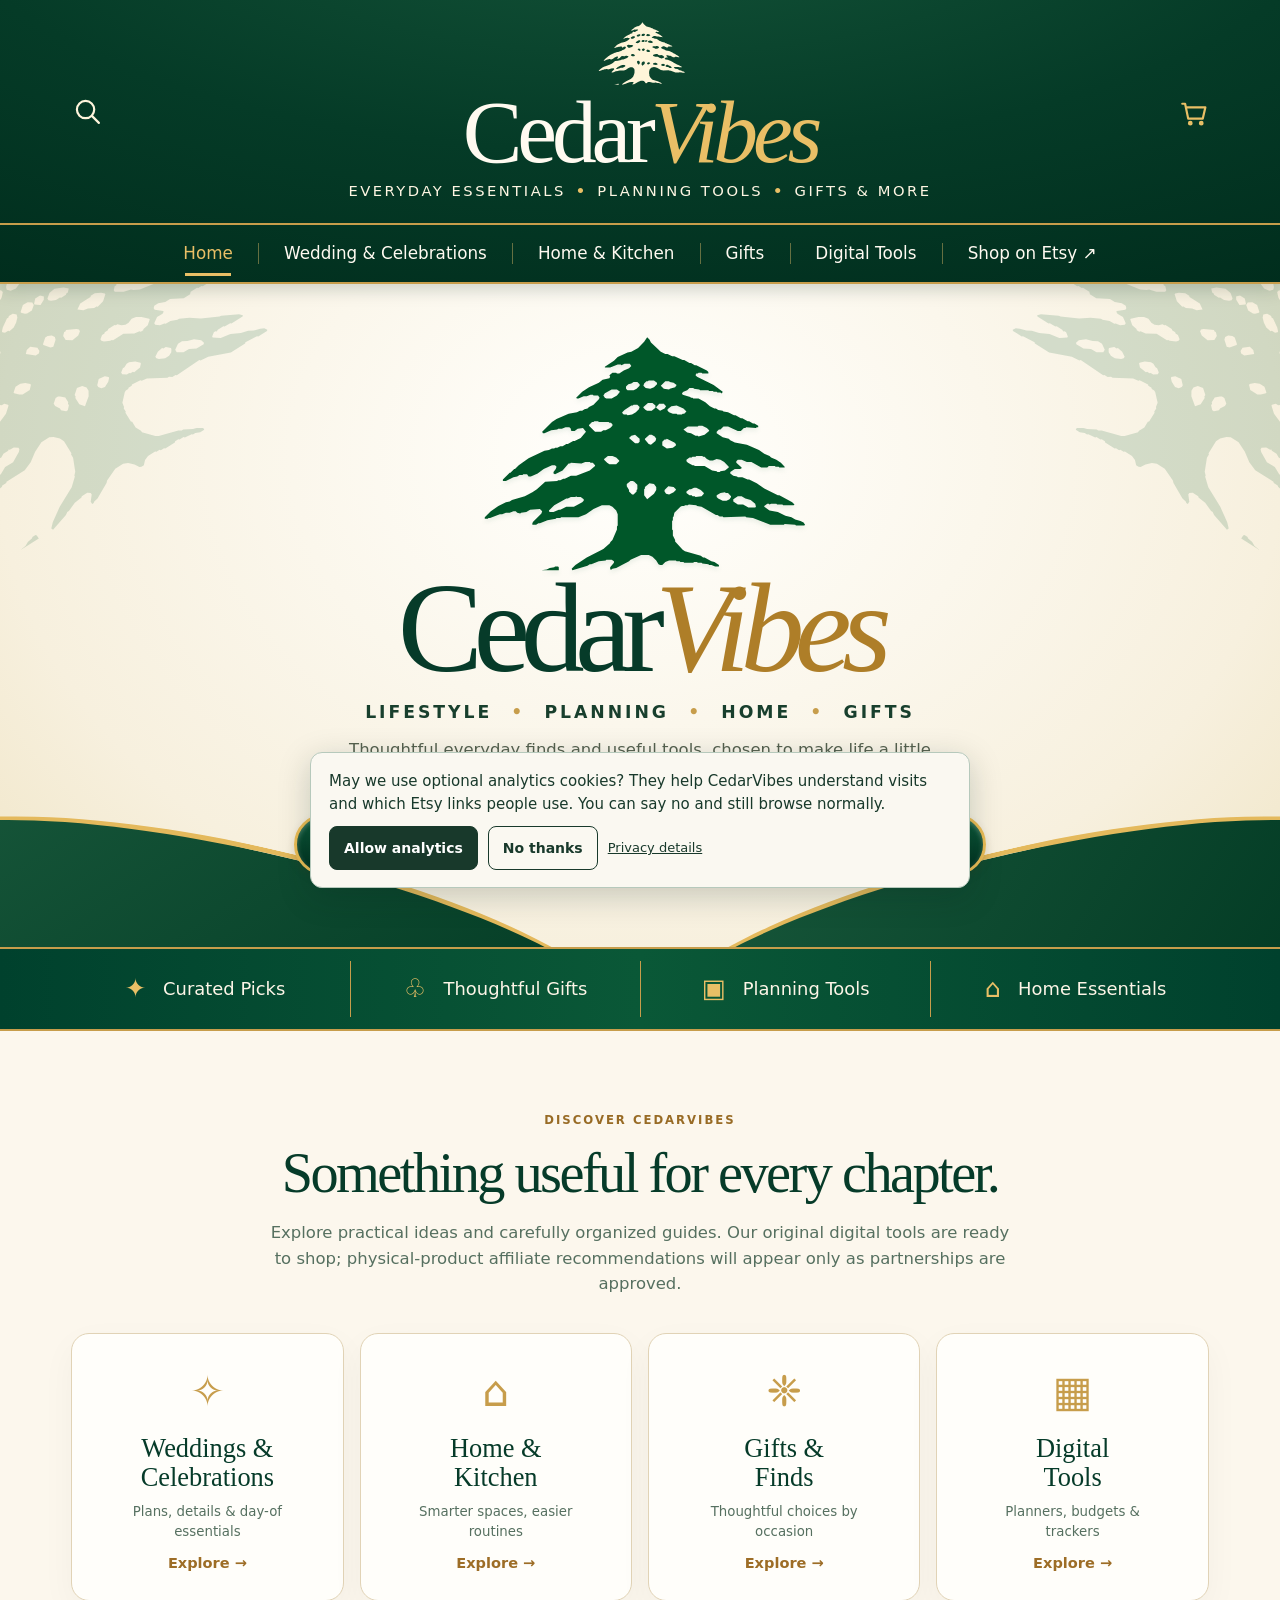
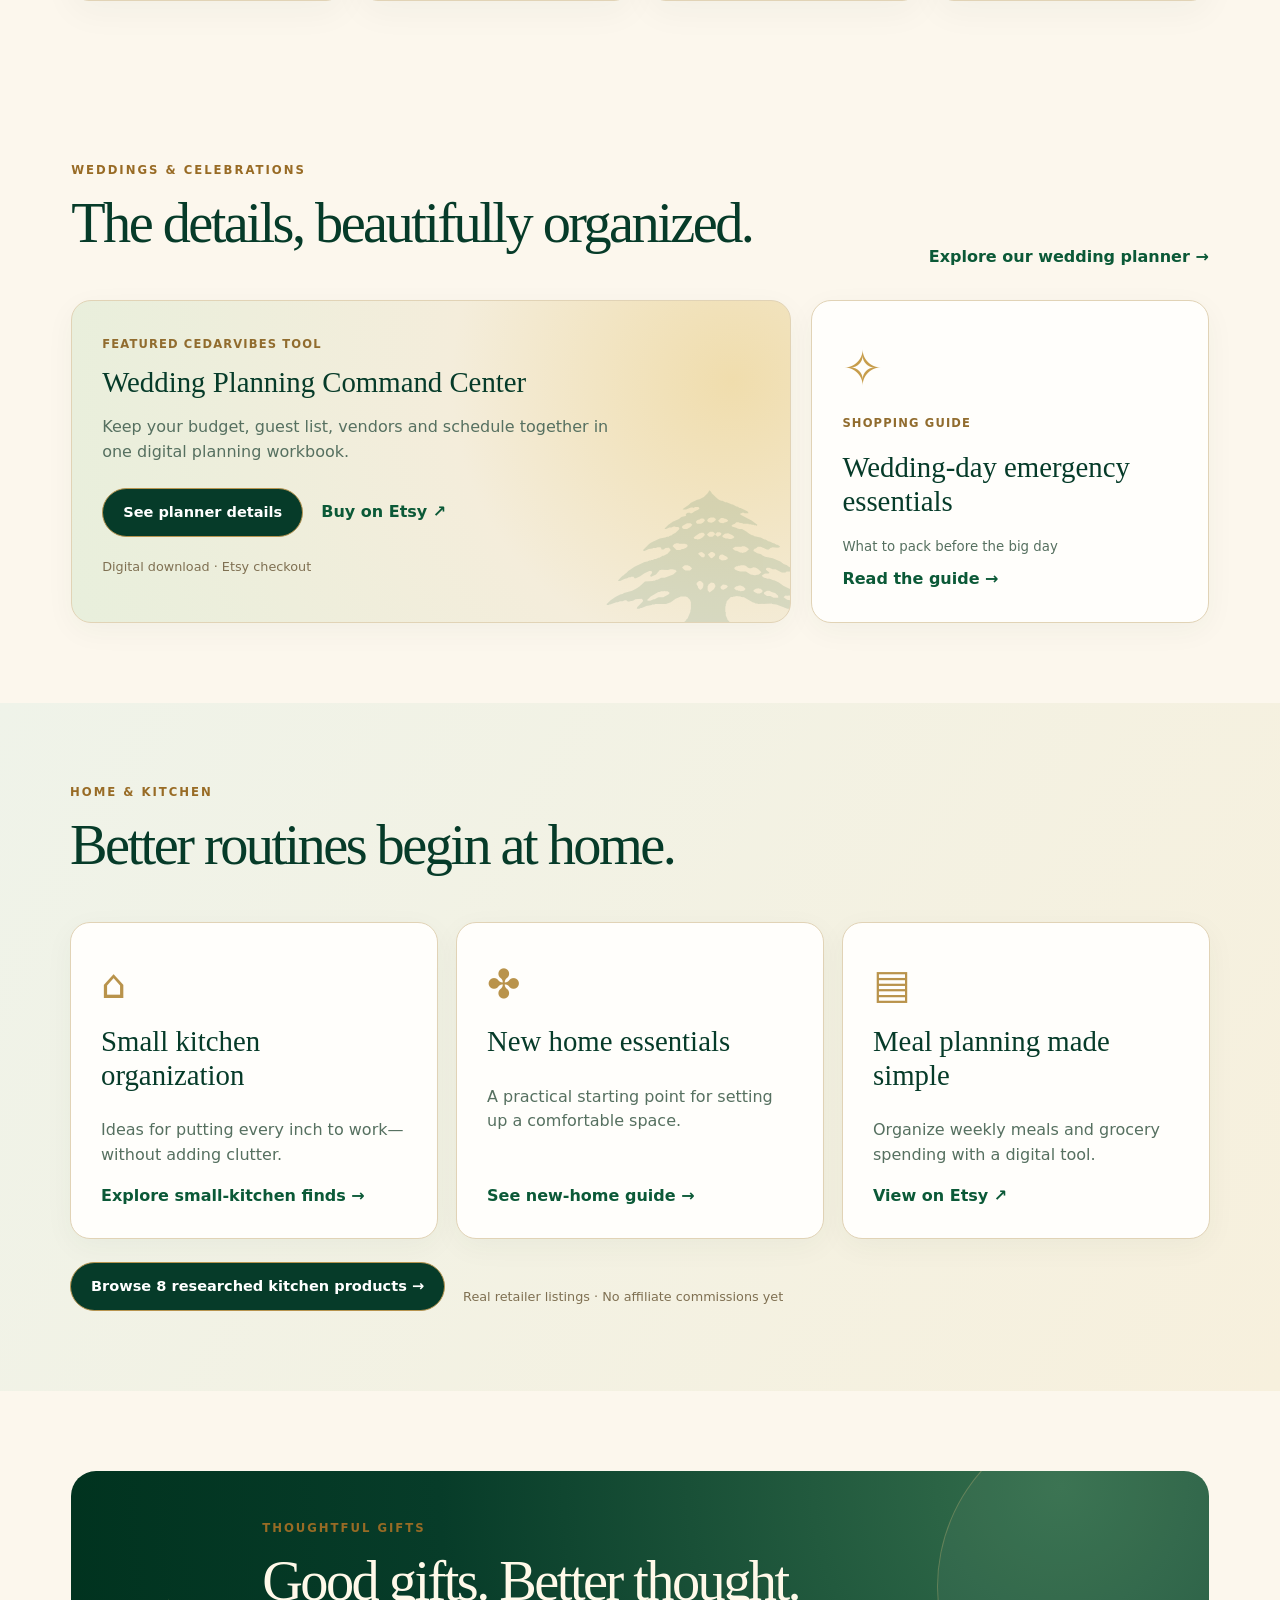
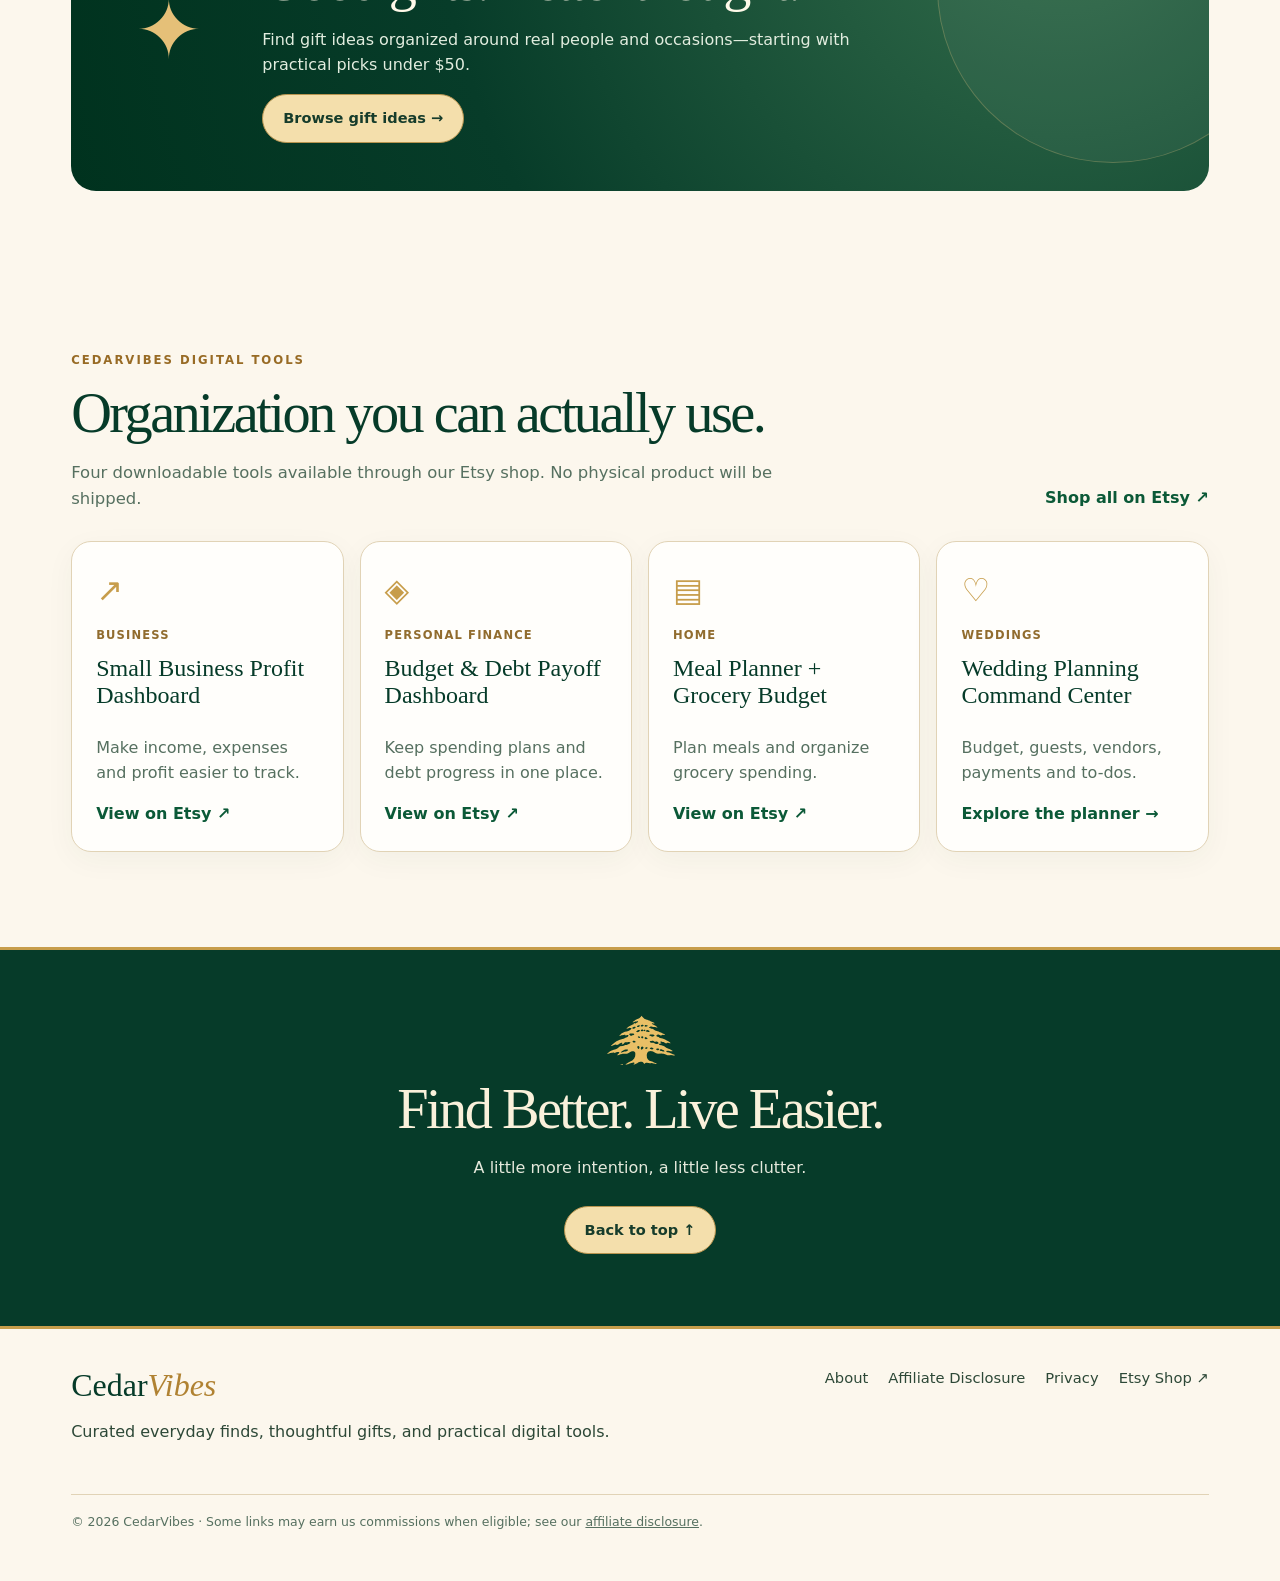
==== commit 0a89037c: "Link researched kitchen shortlist from storefront" ====
--- a/index.html
+++ b/index.html
@@ -67,7 +67,7 @@
       <a class="guide-card" href="/guide-wedding-emergency"><span class="guide-art" aria-hidden="true">✧</span><span class="mini-label">SHOPPING GUIDE</span><strong>Wedding-day emergency essentials</strong><small>What to pack before the big day</small><span class="text-link">Read the guide →</span></a>
     </div>
   </section>
-  <section class="section alt-section" id="home-kitchen"><div class="section-heading"><div><p class="kicker">HOME & KITCHEN</p><h2>Better routines begin at home.</h2></div></div><div class="guides-grid"><a class="guide-tile" href="/guide-small-kitchen"><span class="tile-monogram">⌂</span><strong>Small kitchen organization</strong><p>Ideas for putting every inch to work—without adding clutter.</p><span class="text-link">Explore small-kitchen finds →</span></a><a class="guide-tile" href="/guide-new-home"><span class="tile-monogram">✤</span><strong>New home essentials</strong><p>A practical starting point for setting up a comfortable space.</p><span class="text-link">See new-home guide →</span></a><a class="guide-tile" href="https://www.etsy.com/listing/4587550972/ze-meal-planner" target="_blank" rel="noopener"><span class="tile-monogram">▤</span><strong>Meal planning made simple</strong><p>Organize weekly meals and grocery spending with a digital tool.</p><span class="text-link">View on Etsy ↗</span></a></div></section>
+  <section class="section alt-section" id="home-kitchen"><div class="section-heading"><div><p class="kicker">HOME & KITCHEN</p><h2>Better routines begin at home.</h2></div></div><div class="guides-grid"><a class="guide-tile" href="/guide-small-kitchen"><span class="tile-monogram">⌂</span><strong>Small kitchen organization</strong><p>Ideas for putting every inch to work—without adding clutter.</p><span class="text-link">Explore small-kitchen finds →</span></a><a class="guide-tile" href="/guide-new-home"><span class="tile-monogram">✤</span><strong>New home essentials</strong><p>A practical starting point for setting up a comfortable space.</p><span class="text-link">See new-home guide →</span></a><a class="guide-tile" href="https://www.etsy.com/listing/4587550972/ze-meal-planner" target="_blank" rel="noopener"><span class="tile-monogram">▤</span><strong>Meal planning made simple</strong><p>Organize weekly meals and grocery spending with a digital tool.</p><span class="text-link">View on Etsy ↗</span></a></div><div class="feature-card-actions"><a class="mini-btn" href="/collection-small-kitchen.html">Browse 8 researched kitchen products →</a><span class="illustration-tag">Real retailer listings · No affiliate commissions yet</span></div></section>
   <section class="section" id="gifts"><div class="gifts-banner"><span class="gift-sparkle" aria-hidden="true">✦</span><div><p class="kicker">THOUGHTFUL GIFTS</p><h2>Good gifts. Better thought.</h2><p>Find gift ideas organized around real people and occasions—starting with practical picks under $50.</p><a class="mini-btn light" href="/guide-gifts-under-50">Browse gift ideas →</a></div></div></section>
   <section class="section tools-section" id="digital-tools"><div class="section-heading"><div><p class="kicker">CEDARVIBES DIGITAL TOOLS</p><h2>Organization you can actually use.</h2><p class="section-lede">Four downloadable tools available through our Etsy shop. No physical product will be shipped.</p></div><a class="plain-link" href="https://www.etsy.com/shop/CedarVibes" target="_blank" rel="noopener">Shop all on Etsy ↗</a></div>
     <div class="product-grid">
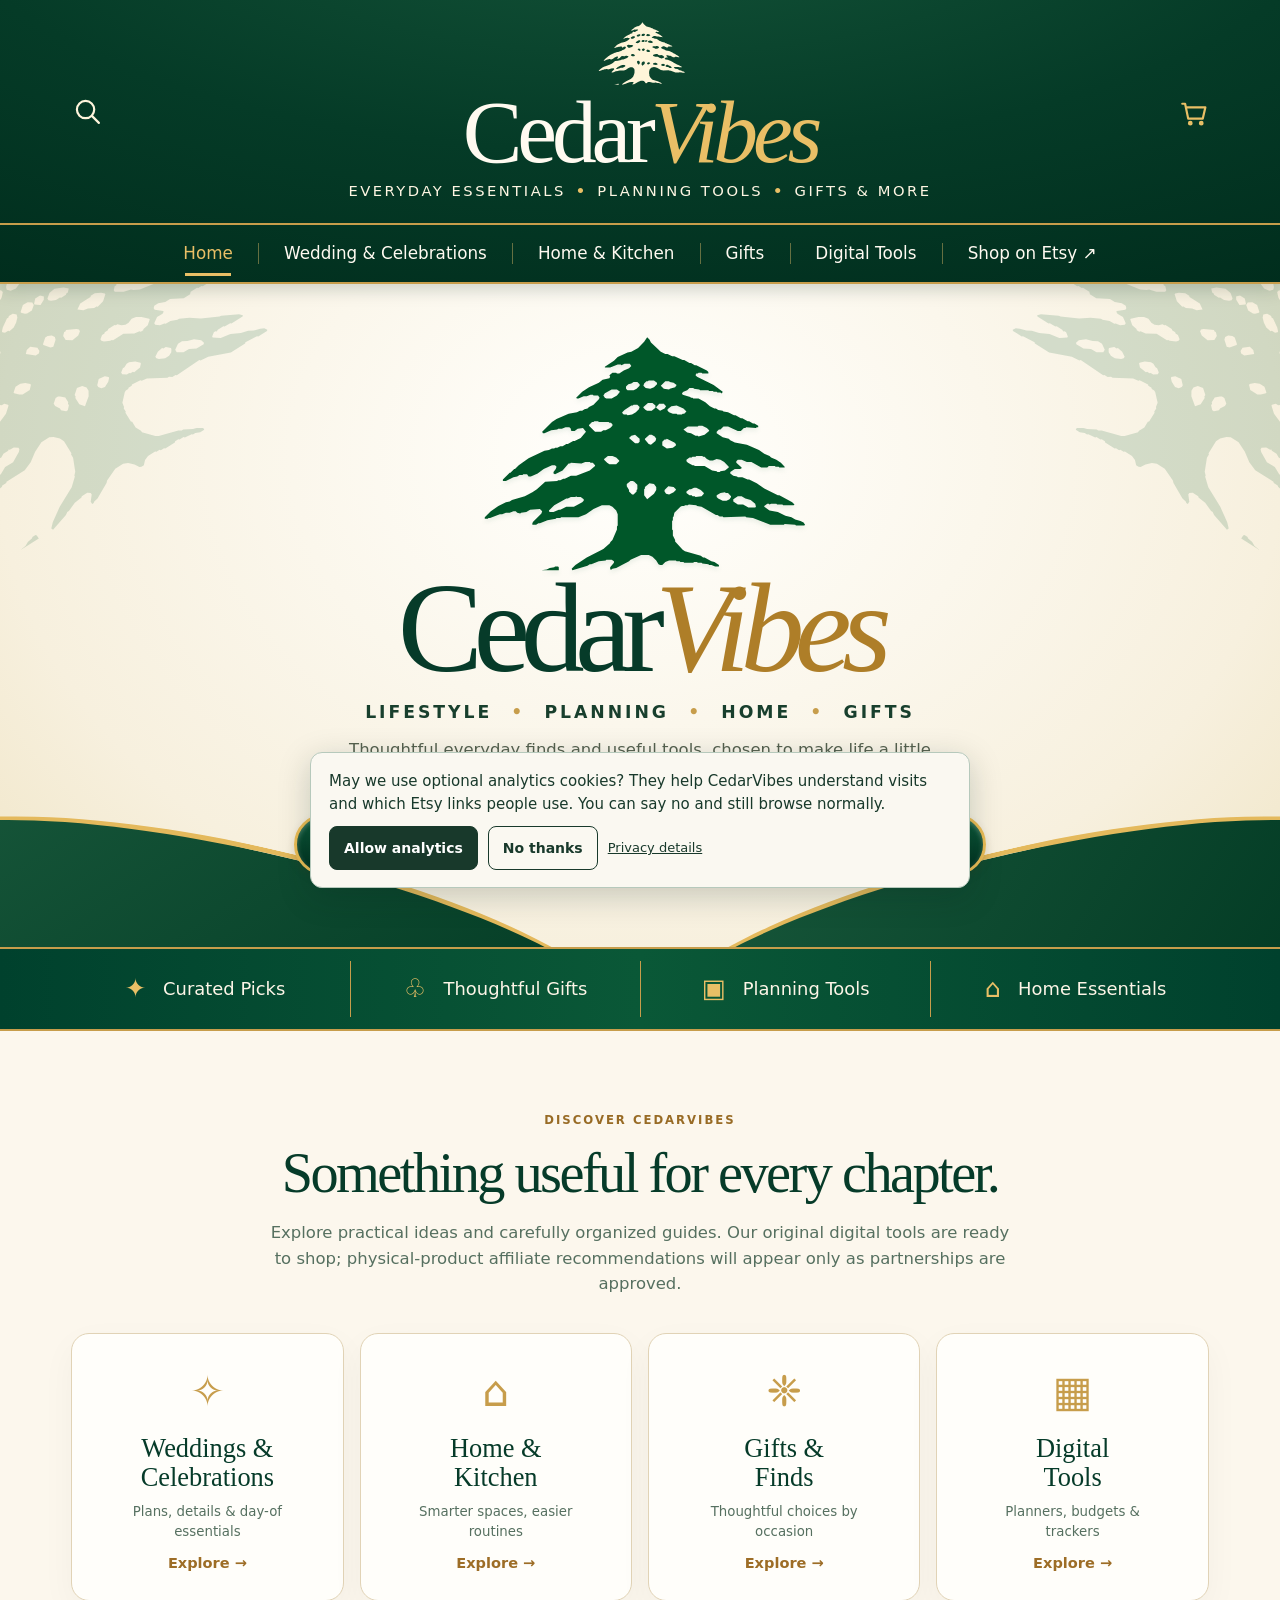
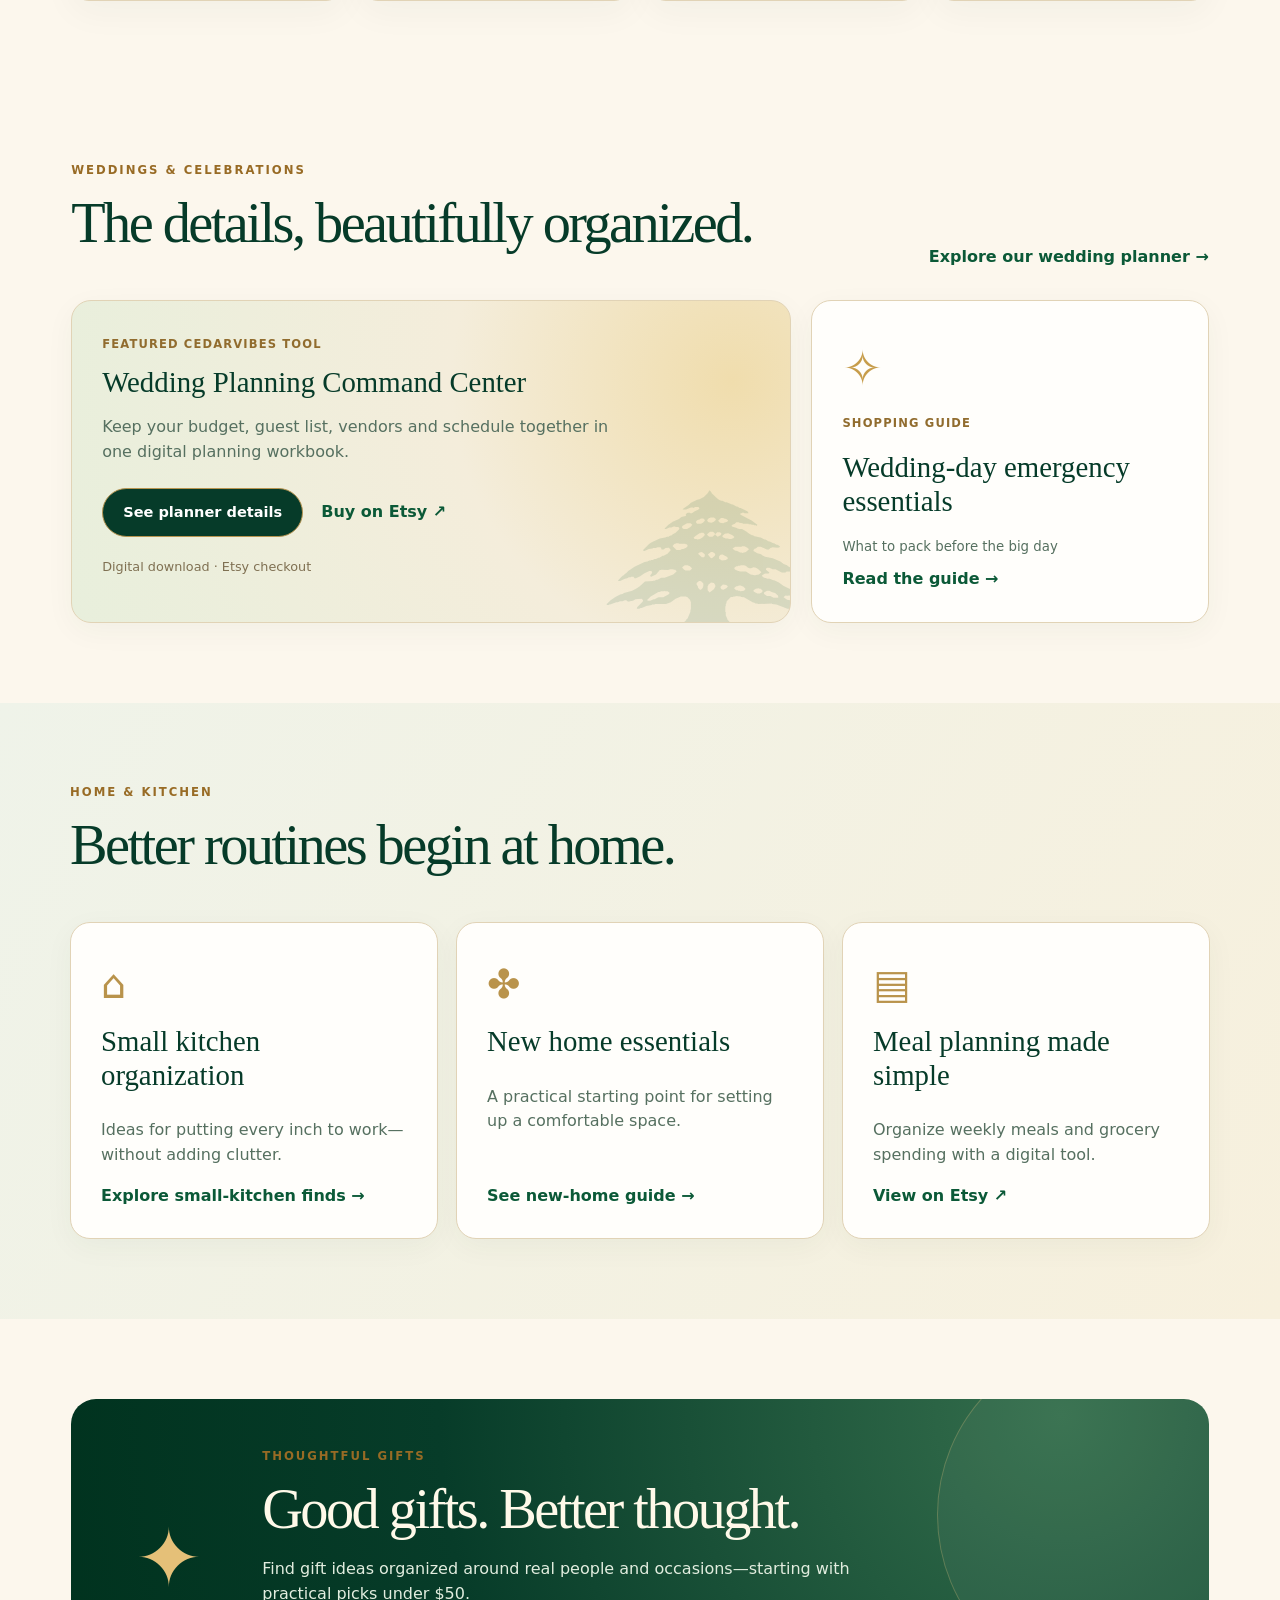
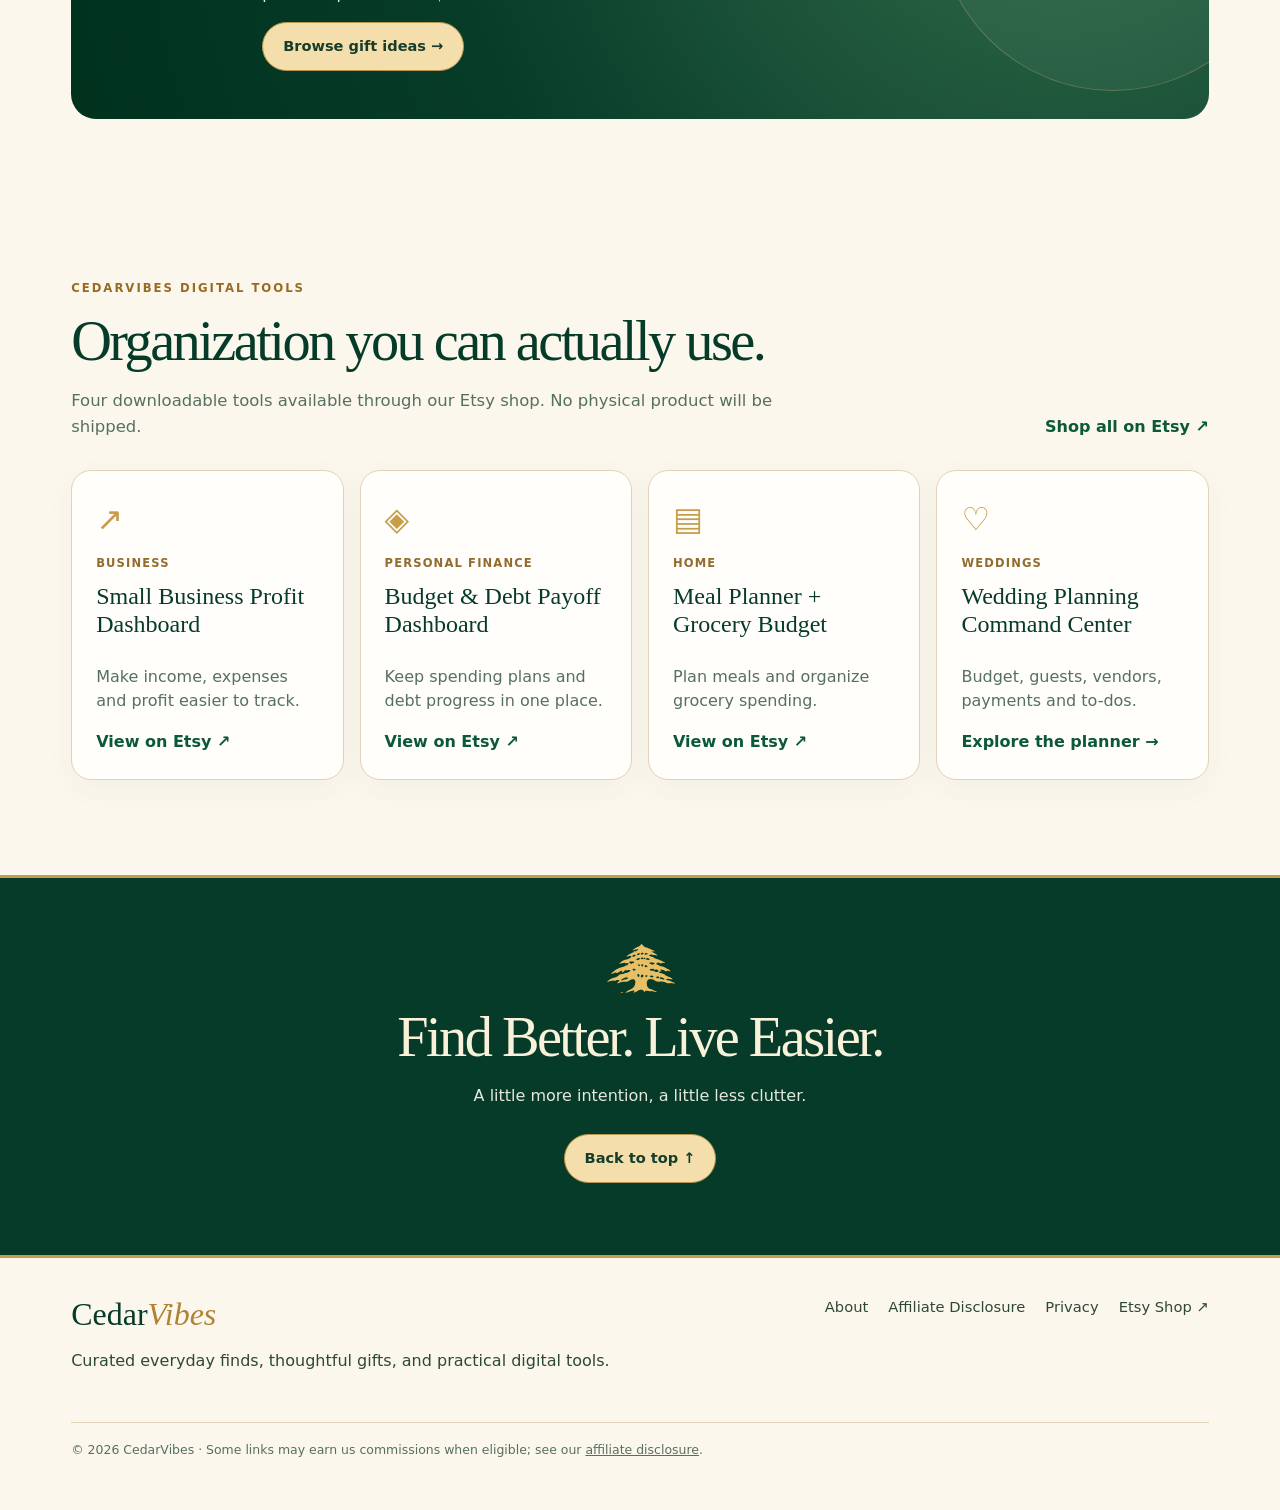
==== commit 5190ef79: "Verify CedarVibes domain ownership with Pinterest meta tag" ====
--- a/index.html
+++ b/index.html
@@ -6,6 +6,7 @@
   <title>CedarVibes | Everyday Essentials, Thoughtful Gifts & Planning Tools</title>
   <meta name="description" content="Discover practical home and kitchen finds, wedding essentials, thoughtful gifts, and CedarVibes digital planning tools. Find better. Live easier.">
   <meta name="theme-color" content="#053924">
+  <meta name="p:domain_verify" content="b243c7212f87a80fbb2a1d594a586ce5"/>
   <meta property="og:title" content="CedarVibes | Find Better. Live Easier.">
   <meta property="og:description" content="Curated finds, thoughtful gifts, wedding essentials and digital planners.">
   <meta property="og:type" content="website">
@@ -67,7 +68,7 @@
       <a class="guide-card" href="/guide-wedding-emergency"><span class="guide-art" aria-hidden="true">✧</span><span class="mini-label">SHOPPING GUIDE</span><strong>Wedding-day emergency essentials</strong><small>What to pack before the big day</small><span class="text-link">Read the guide →</span></a>
     </div>
   </section>
-  <section class="section alt-section" id="home-kitchen"><div class="section-heading"><div><p class="kicker">HOME & KITCHEN</p><h2>Better routines begin at home.</h2></div></div><div class="guides-grid"><a class="guide-tile" href="/guide-small-kitchen"><span class="tile-monogram">⌂</span><strong>Small kitchen organization</strong><p>Ideas for putting every inch to work—without adding clutter.</p><span class="text-link">Explore small-kitchen finds →</span></a><a class="guide-tile" href="/guide-new-home"><span class="tile-monogram">✤</span><strong>New home essentials</strong><p>A practical starting point for setting up a comfortable space.</p><span class="text-link">See new-home guide →</span></a><a class="guide-tile" href="https://www.etsy.com/listing/4587550972/ze-meal-planner" target="_blank" rel="noopener"><span class="tile-monogram">▤</span><strong>Meal planning made simple</strong><p>Organize weekly meals and grocery spending with a digital tool.</p><span class="text-link">View on Etsy ↗</span></a></div><div class="feature-card-actions"><a class="mini-btn" href="/collection-small-kitchen.html">Browse 8 researched kitchen products →</a><span class="illustration-tag">Real retailer listings · No affiliate commissions yet</span></div></section>
+  <section class="section alt-section" id="home-kitchen"><div class="section-heading"><div><p class="kicker">HOME & KITCHEN</p><h2>Better routines begin at home.</h2></div></div><div class="guides-grid"><a class="guide-tile" href="/guide-small-kitchen"><span class="tile-monogram">⌂</span><strong>Small kitchen organization</strong><p>Ideas for putting every inch to work—without adding clutter.</p><span class="text-link">Explore small-kitchen finds →</span></a><a class="guide-tile" href="/guide-new-home"><span class="tile-monogram">✤</span><strong>New home essentials</strong><p>A practical starting point for setting up a comfortable space.</p><span class="text-link">See new-home guide →</span></a><a class="guide-tile" href="https://www.etsy.com/listing/4587550972/ze-meal-planner" target="_blank" rel="noopener"><span class="tile-monogram">▤</span><strong>Meal planning made simple</strong><p>Organize weekly meals and grocery spending with a digital tool.</p><span class="text-link">View on Etsy ↗</span></a></div></section>
   <section class="section" id="gifts"><div class="gifts-banner"><span class="gift-sparkle" aria-hidden="true">✦</span><div><p class="kicker">THOUGHTFUL GIFTS</p><h2>Good gifts. Better thought.</h2><p>Find gift ideas organized around real people and occasions—starting with practical picks under $50.</p><a class="mini-btn light" href="/guide-gifts-under-50">Browse gift ideas →</a></div></div></section>
   <section class="section tools-section" id="digital-tools"><div class="section-heading"><div><p class="kicker">CEDARVIBES DIGITAL TOOLS</p><h2>Organization you can actually use.</h2><p class="section-lede">Four downloadable tools available through our Etsy shop. No physical product will be shipped.</p></div><a class="plain-link" href="https://www.etsy.com/shop/CedarVibes" target="_blank" rel="noopener">Shop all on Etsy ↗</a></div>
     <div class="product-grid">
